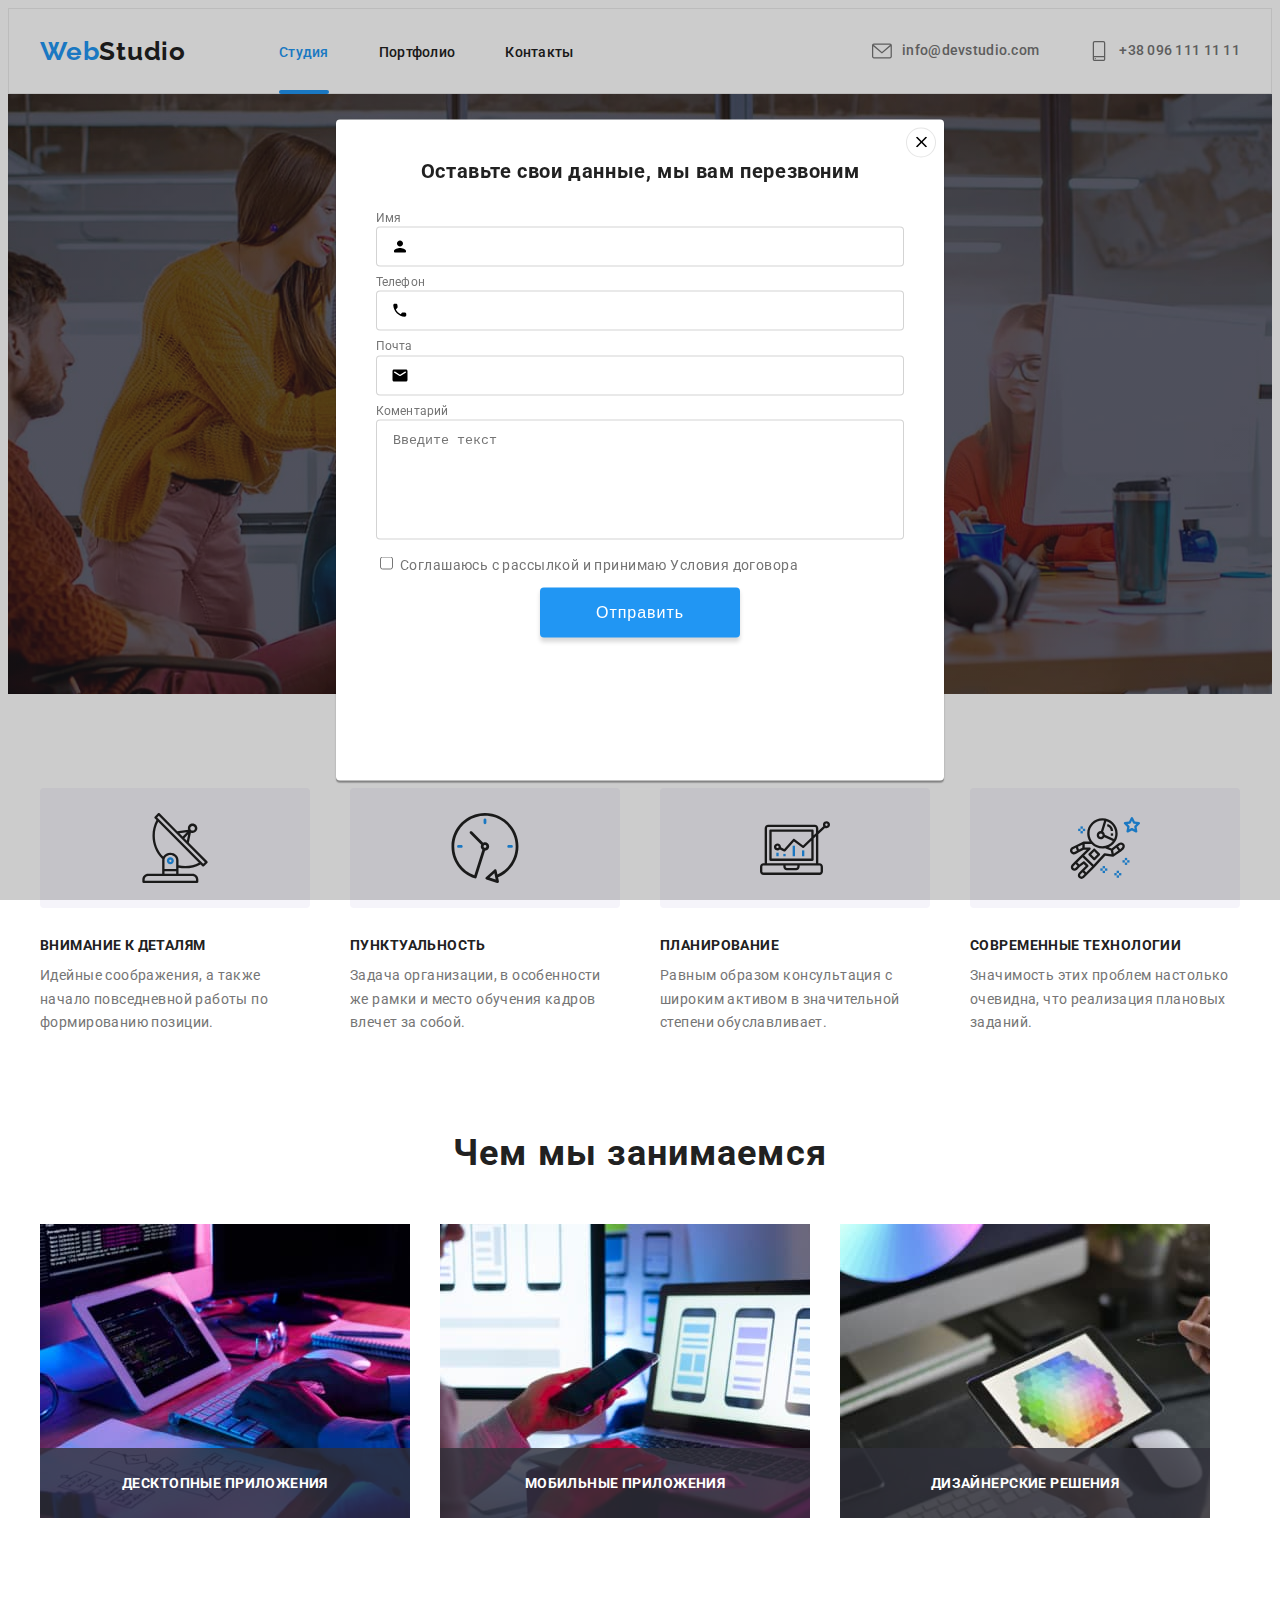
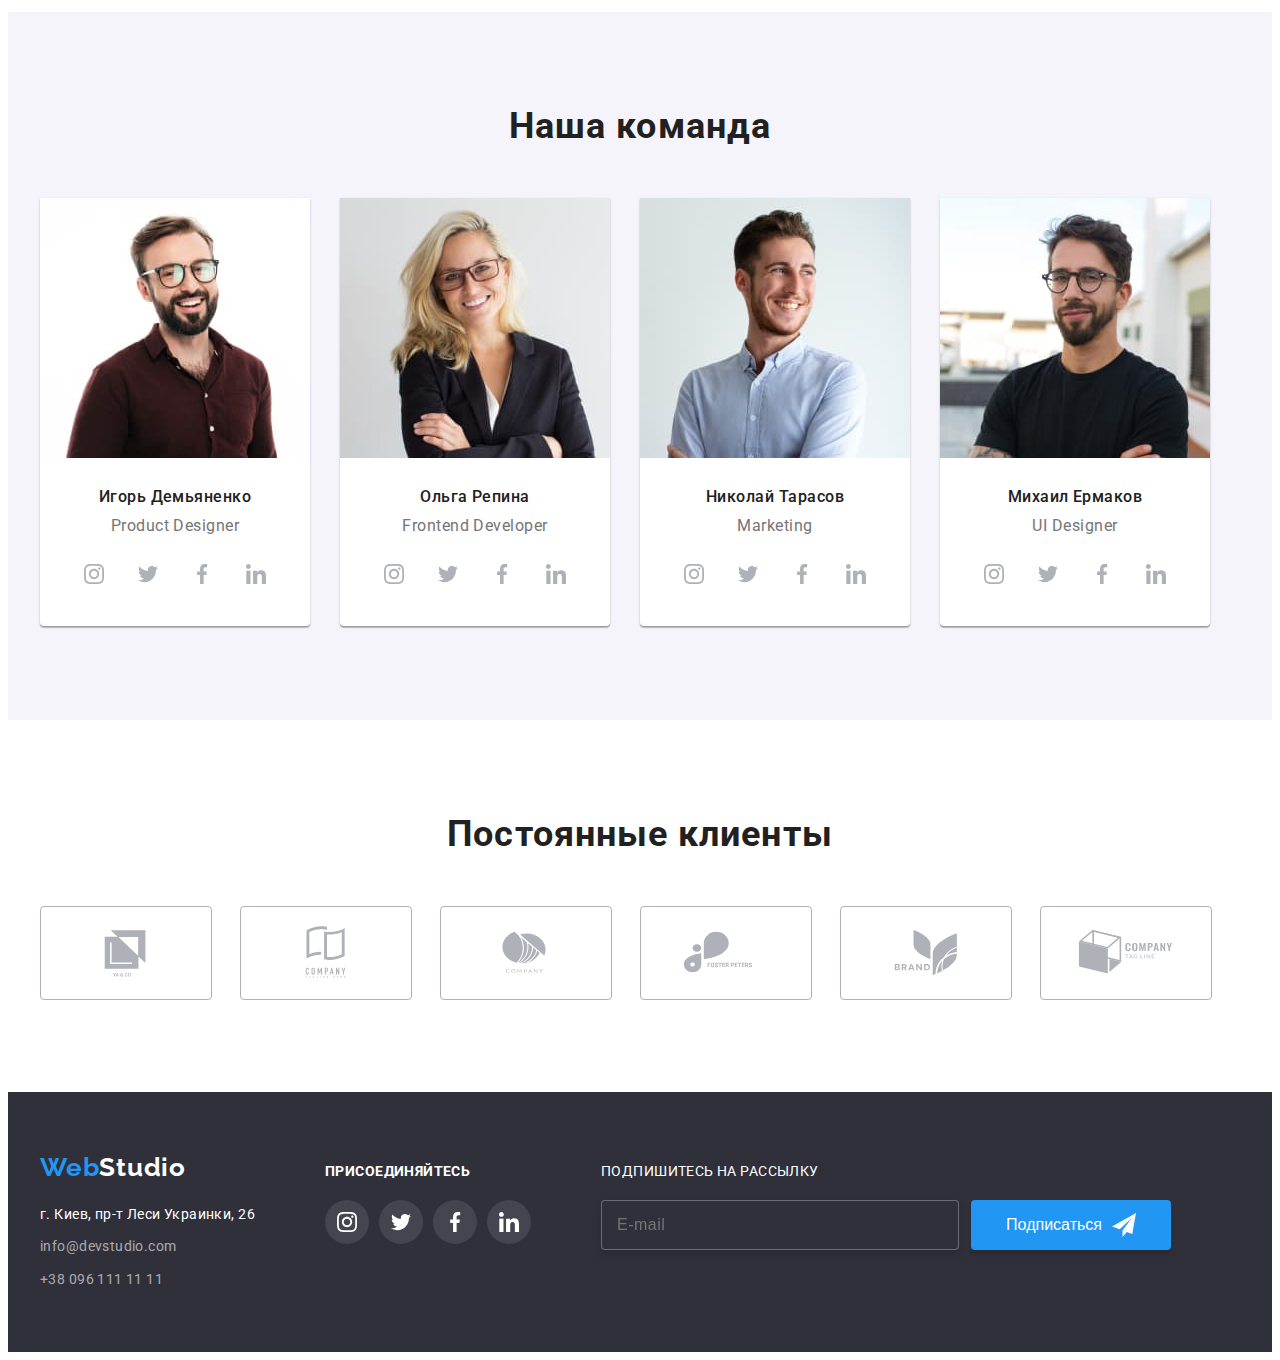
==== index.html @ 1389b1c4 "footer finish" ====
<!DOCTYPE html>
<html lang="ru">
  <head>
    <meta charset="UTF-8" />
    <meta http-equiv="X-UA-Compatible" content="IE=edge" />
    <meta name="viewport" content="width=device-width, initial-scale=1.0" />
    <title>Document</title>
    <link rel="preconnect" href="https://fonts.googleapis.com" />
    <link rel="preconnect" href="https://fonts.gstatic.com" crossorigin />
    <link
      href="https://fonts.googleapis.com/css2?family=Raleway:wght@700&family=Roboto:wght@400;500;700;900&display=swap"
      rel="stylesheet"
    />
    <link
      rel="stylesheet"
      href="https://cdnjs.cloudflare.com/ajax/libs/modern-normalize/1.1.0/modern-normalize.min.css"
      integrity="sha512-wpPYUAdjBVSE4KJnH1VR1HeZfpl1ub8YT/NKx4PuQ5NmX2tKuGu6U/JRp5y+Y8XG2tV+wKQpNHVUX03MfMFn9Q=="
      crossorigin="anonymous"
      referrerpolicy="no-referrer"
    />
    <link rel="stylesheet" href="./css/styles.css" />
  </head>
  <body>
    <header class="header">
      <div class="container header-container">
        <nav class="navigation">
          <a href="" class="logo"><span class="accent">Web</span>Studio</a>
          <ul class="header-list list">
            <li class="header-item">
              <a href="./index.html" class="header-link current">Студия</a>
            </li>
            <li class="header-item">
              <a href="./portfolio.html" class="header-link">Портфолио</a>
            </li>
            <li class="header-item">
              <a href="" class="header-link">Контакты</a>
            </li>
          </ul>
        </nav>
        <ul class="header-list-connect list">
          <li class="header-item">
            <a href="mailto:info@devstudio.com" class="header-link-mail">
              <svg class="header-link-icon" width="20" height="20">
                <use href="./images/icons.svg#icon-envelope"></use>
              </svg>
              info@devstudio.com</a
            >
          </li>
          <li class="header-item">
            <a href="tel:+380961111111" class="header-link-tel">
              <svg class="header-link-icon" width="20" height="20">
                <use href="./images/icons.svg#icon-smartphone"></use>
              </svg>
              +38 096 111 11 11</a
            >
          </li>
        </ul>
      </div>
    </header>
    <main>
      <section class="hero">
        <div class="container">
          <h1 class="title">
            Эффективные решения <br />
            для вашего бизнеса
          </h1>
          <div class="btn-content">
            <button
              data-modal-open
              type="button"
              class="btn"
              style="cursor: pointer"
            >
              Заказать услугу
            </button>
          </div>
        </div>
      </section>
      <section class="info section">
        <div class="container">
          <div class="info-content">
            <ul class="info-list list">
              <li class="info-item">
                <div class="info-icon-content">
                  <svg class="info-icon" width="70" height="70">
                    <use href="./images/icons.svg#icon-antenna-1"></use>
                  </svg>
                </div>
                <h4 class="info-name">Внимание к деталям</h4>
                <div class="info-text-content">
                  <p class="info-text">
                    Идейные соображения, а также начало повседневной работы по
                    формированию позиции.
                  </p>
                </div>
              </li>

              <li class="info-item">
                <div class="info-icon-content">
                  <svg class="info-icon" width="70" height="70">
                    <use href="./images/icons.svg#icon-clock-1"></use>
                  </svg>
                </div>
                <h4 class="info-name">Пунктуальность</h4>
                <div class="info-text-content">
                  <p class="info-text">
                    Задача организации, в особенности же рамки и место обучения
                    кадров влечет за собой.
                  </p>
                </div>
              </li>

              <li class="info-item">
                <div class="info-icon-content">
                  <svg class="info-icon" width="70" height="70">
                    <use href="./images/icons.svg#icon-diagram-1"></use>
                  </svg>
                </div>
                <h4 class="info-name">Планирование</h4>
                <div class="info-text-content">
                  <p class="info-text">
                    Равным образом консультация с широким активом в значительной
                    степени обуславливает.
                  </p>
                </div>
              </li>

              <li class="info-item">
                <div class="info-icon-content">
                  <svg class="info-icon" width="70" height="70">
                    <use href="./images/icons.svg#icon-astronaut-1"></use>
                  </svg>
                </div>
                <h4 class="info-name">Современные технологии</h4>
                <div class="info-text-content">
                  <p class="info-text">
                    Значимость этих проблем настолько очевидна, что реализация
                    плановых заданий.
                  </p>
                </div>
              </li>
            </ul>
          </div>
        </div>
      </section>
      <section class="action">
        <div class="container">
          <h2 class="action-title">Чем мы занимаемся</h2>
          <ul class="action-list list">
            <li class="action-item">
              <img
                src="./images/img.jpg"
                alt="печатает код"
                width="370"
                height="294"
                class="action-img"
              />
              <p class="action-label">Десктопные приложения</p>
            </li>
            <li class="action-item">
              <img
                src="./images/img2.jpg"
                alt="дизайн мобильного приложения"
                width="370"
                height="294"
                class="action-img"
              />
              <p class="action-label">Мобильные приложения</p>
            </li>
            <li class="action-item">
              <img
                src="./images/img3.jpg"
                alt="выбор цвета на планшете"
                width="370"
                height="294"
                class="action-img"
              />
              <p class="action-label">Дизайнерские решения</p>
            </li>
          </ul>
        </div>
      </section>
      <section class="team section">
        <div class="container">
          <h2 class="team-title">Наша команда</h2>
          <ul class="team-list list">
            <li class="team-item">
              <img
                src="./images/igor_demyanenko.jpg"
                alt="Игорь Демьяненко"
                width="270"
                class="team-img"
              />
              <div class="team-name-content">
                <h3 class="team-name">Игорь Демьяненко</h3>
                <p class="team-position">Product Designer</p>
                <ul class="team-social-list list">
                  <li class="team-social-item">
                    <a href="" class="team-social-link">
                      <svg class="team-social-icon" width="20" height="20">
                        <use href="./images/icons.svg#icon-instagram-2"></use>
                      </svg>
                    </a>
                  </li>
                  <li class="team-social-item">
                    <a href="" class="team-social-link">
                      <svg class="team-social-icon" width="20" height="20">
                        <use href="./images/icons.svg#icon-twitter-1"></use>
                      </svg>
                    </a>
                  </li>
                  <li class="team-social-item">
                    <a href="" class="team-social-link">
                      <svg class="team-social-icon" width="20" height="20">
                        <use href="./images/icons.svg#icon-facebook-1"></use>
                      </svg>
                    </a>
                  </li>
                  <li class="team-social-item">
                    <a href="" class="team-social-link">
                      <svg class="team-social-icon" width="20" height="20">
                        <use href="./images/icons.svg#icon-linkedin-1"></use>
                      </svg>
                    </a>
                  </li>
                </ul>
              </div>
            </li>
            <li class="team-item">
              <img
                src="./images/olga_repina.jpg"
                alt="Ольга Репина"
                width="270"
                class="team-img"
              />
              <div class="team-name-content">
                <h3 class="team-name">Ольга Репина</h3>
                <p class="team-position">Frontend Developer</p>
                <ul class="team-social-list list">
                  <li class="team-social-item">
                    <a href="" class="team-social-link">
                      <svg class="team-social-icon" width="20" height="20">
                        <use href="./images/icons.svg#icon-instagram-2"></use>
                      </svg>
                    </a>
                  </li>
                  <li class="team-social-item">
                    <a href="" class="team-social-link">
                      <svg class="team-social-icon" width="20" height="20">
                        <use href="./images/icons.svg#icon-twitter-1"></use>
                      </svg>
                    </a>
                  </li>
                  <li class="team-social-item">
                    <a href="" class="team-social-link">
                      <svg class="team-social-icon" width="20" height="20">
                        <use href="./images/icons.svg#icon-facebook-1"></use>
                      </svg>
                    </a>
                  </li>
                  <li class="team-social-item">
                    <a href="" class="team-social-link">
                      <svg class="team-social-icon" width="20" height="20">
                        <use href="./images/icons.svg#icon-linkedin-1"></use>
                      </svg>
                    </a>
                  </li>
                </ul>
              </div>
            </li>
            <li class="team-item">
              <img
                src="./images/nikolai_tarasov.jpg"
                alt="Николай Тарасов"
                width="270"
                class="team-img"
              />
              <div class="team-name-content">
                <h3 class="team-name">Николай Тарасов</h3>
                <p class="team-position">Marketing</p>
                <ul class="team-social-list list">
                  <li class="team-social-item">
                    <a href="" class="team-social-link">
                      <svg class="team-social-icon" width="20" height="20">
                        <use href="./images/icons.svg#icon-instagram-2"></use>
                      </svg>
                    </a>
                  </li>
                  <li class="team-social-item">
                    <a href="" class="team-social-link">
                      <svg class="team-social-icon" width="20" height="20">
                        <use href="./images/icons.svg#icon-twitter-1"></use>
                      </svg>
                    </a>
                  </li>
                  <li class="team-social-item">
                    <a href="" class="team-social-link">
                      <svg class="team-social-icon" width="20" height="20">
                        <use href="./images/icons.svg#icon-facebook-1"></use>
                      </svg>
                    </a>
                  </li>
                  <li class="team-social-item">
                    <a href="" class="team-social-link">
                      <svg class="team-social-icon" width="20" height="20">
                        <use href="./images/icons.svg#icon-linkedin-1"></use>
                      </svg>
                    </a>
                  </li>
                </ul>
              </div>
            </li>
            <li class="team-item">
              <img
                src="./images/mihail_ermakov.jpg"
                alt="Михаил Ермаков"
                width="270"
                class="team-img"
              />
              <div class="team-name-content">
                <h3 class="team-name">Михаил Ермаков</h3>
                <p class="team-position">UI Designer</p>
                <ul class="team-social-list list">
                  <li class="team-social-item">
                    <a href="" class="team-social-link">
                      <svg class="team-social-icon" width="20" height="20">
                        <use href="./images/icons.svg#icon-instagram-2"></use>
                      </svg>
                    </a>
                  </li>
                  <li class="team-social-item">
                    <a href="" class="team-social-link">
                      <svg class="team-social-icon" width="20" height="20">
                        <use href="./images/icons.svg#icon-twitter-1"></use>
                      </svg>
                    </a>
                  </li>
                  <li class="team-social-item">
                    <a href="" class="team-social-link">
                      <svg class="team-social-icon" width="20" height="20">
                        <use href="./images/icons.svg#icon-facebook-1"></use>
                      </svg>
                    </a>
                  </li>
                  <li class="team-social-item">
                    <a href="" class="team-social-link">
                      <svg class="team-social-icon" width="20" height="20">
                        <use href="./images/icons.svg#icon-linkedin-1"></use>
                      </svg>
                    </a>
                  </li>
                </ul>
              </div>
            </li>
          </ul>
        </div>
      </section>
      <section class="clients section">
        <div class="container">
          <h2 class="clients-title">Постоянные клиенты</h2>
          <ul class="clients-list list">
            <li class="clients-item">
              <a href="" class="clients-link">
                <svg class="clients-logo" width="106" height="60">
                  <use href="./images/icons.svg#icon-Logo"></use>
                </svg>
              </a>
            </li>
            <li class="clients-item">
              <a href="" class="clients-link">
                <svg class="clients-logo" width="106" height="60">
                  <use href="./images/icons.svg#icon-Logo-1"></use>
                </svg>
              </a>
            </li>
            <li class="clients-item">
              <a href="" class="clients-link">
                <svg class="clients-logo" width="106" height="60">
                  <use href="./images/icons.svg#icon-Logo-2"></use>
                </svg>
              </a>
            </li>
            <li class="clients-item">
              <a href="" class="clients-link">
                <svg class="clients-logo" width="106" height="60">
                  <use href="./images/icons.svg#icon-Logo-3"></use>
                </svg>
              </a>
            </li>
            <li class="clients-item">
              <a href="" class="clients-link">
                <svg class="clients-logo" width="106" height="60">
                  <use href="./images/icons.svg#icon-Logo-4"></use>
                </svg>
              </a>
            </li>
            <li class="clients-item">
              <a href="" class="clients-link">
                <svg class="clients-logo" width="106" height="60">
                  <use href="./images/icons.svg#icon-Logo-5"></use>
                </svg>
              </a>
            </li>
          </ul>
        </div>
      </section>
    </main>
    <footer class="footer">
      <div class="container footer-container">
        <div class="footer-content">
          <div class="footer-logo-content">
            <a href="" class="footer-logo"
              >Web<span class="footer-accent">Studio</span></a
            >
          </div>
          <address>
            <ul class="footer-list list">
              <li class="footer-item">
                <a
                  href="https://goo.gl/maps/QjUmSCMM7ue8ymKq8"
                  target="_blank"
                  rel="noopener noreferrer nofollow"
                  class="footer-link"
                  >г. Киев, пр-т Леси Украинки, 26</a
                >
              </li>
              <li class="footer-item">
                <a href="mailto:info@devstudio.com" class="footer-link-mail"
                  >info@devstudio.com</a
                >
              </li>
              <li class="footer-item">
                <a href="tel:+380961111111" class="footer-link-tel"
                  >+38 096 111 11 11</a
                >
              </li>
            </ul>
          </address>
        </div>
        <div class="footer-content">
          <h4 class="footer-text">присоединяйтесь</h4>
          <ul class="footer-social-list list">
            <li class="footer-social-item">
              <a href="" class="footer-social-link">
                <svg class="footer-social-icon" width="20" height="20">
                  <use href="./images/icons.svg#icon-instagram-2"></use>
                </svg>
              </a>
            </li>
            <li class="footer-social-item">
              <a href="" class="footer-social-link">
                <svg class="footer-social-icon" width="20" height="20">
                  <use href="./images/icons.svg#icon-twitter-1"></use>
                </svg>
              </a>
            </li>
            <li class="footer-social-item">
              <a href="" class="footer-social-link">
                <svg class="footer-social-icon" width="20" height="20">
                  <use href="./images/icons.svg#icon-facebook-1"></use>
                </svg>
              </a>
            </li>
            <li class="footer-social-item">
              <a href="" class="footer-social-link">
                <svg class="footer-social-icon" width="20" height="20">
                  <use href="./images/icons.svg#icon-linkedin-1"></use>
                </svg>
              </a>
            </li>
          </ul>
        </div>
        <form class="footer-content email-input">
          <div class="footer-form">
            <div class="footer-text">Подпишитесь на рассылку</div>            
            <input type="email" name="user-mail" class="footer-modal-input" placeholder="E-mail" required>
          </div>
          <button type="submit" class="footer-btn">Подписаться
            <svg class="footer-form-svg" width="24" height="24">
              <use href="./images/icons.svg#icon-send"></use>
            </svg>
          </button>
        </form>
      </div>
    </footer>
    <div class="backdrop" data-modal>
      <div class="modal">
        <button type="button" class="modal-close-btn" data-modal-close>
          <svg class="btn-icon" width="11" height="11">
            <use href="./images/icons.svg#icon-Vector"></use>
          </svg>
        </button>
        <p class="modal-title">Оставьте свои данные, мы вам перезвоним</p>
        <form class="modal-form">
          <div class="form-field">
            <label for="user-name" class="modal-label">Имя</label>
            <div class="modal-input-wrap">
              <input class="modal-input" type="text" name="user-name" id="user-name" required>
              <svg class="modal-icon" width="18" height="18">
                <use href="./images/icons.svg#icon-person"></use>
              </svg>
            </div>
          </div>

          <div class="form-field">
            <label for="user-tel" class="modal-label">Телефон</label>
            <div class="modal-input-wrap">
              <input type="tel" name="user-tel" id="user-tel" class="modal-input"  required>
              <svg class="modal-icon" width="18" height="18">
                <use href="./images/icons.svg#icon-phone"></use>
              </svg>
            </div>
          </div>

          <div class="form-field">
            <label for="user-mail" class="modal-label">Почта</label>
            <div class="modal-input-wrap">
              <input type="email" name="user-mail" id="user-mail" class="modal-input"  required>
                <svg class="modal-icon" width="18" height="18">
                  <use href="./images/icons.svg#icon-email-black"></use>
                </svg>
            </div>
          </div>

          <div class="form-field">
            <label for="user-text" class="modal-label">Коментарий</label>
            <textarea name="user-text" id=user-text"" class="modal-text" placeholder="Введите текст"></textarea>
          </div>

          <div class="form-field">
            <input type="checkbox" class="modal-check" id="modal-check" name="modal-check">
            <label for="modal-check" class="modal-check-text">Соглашаюсь с рассылкой и принимаю Условия договора</label>
          </div>
          <div class="btn-content">
            <button type="submit" class="modal-btn">Отправить</button>
          </div>
        </form>
      </div>
    </div>
    <script src="./js/modal.js"></script>
  </body>
</html>
---- css/styles.css ----
:root {
  --header-text-color: #757575;
  --background: #2f303a;
  --color-nav: #2196f3;
}
p,
h1,
h2,
h3,
h4,
h5,
h6 {
  margin: 0;
}
ul {
  margin: 0;
  padding: 0;
}
img {
  display: block;
  max-width: 100%;
  height: auto;
}
button {
  cursor: pointer;
}

body {
  font-family: "Raleway", sans-serif;
  font-family: "Roboto", sans-serif;
  color: #757575;
}
.list {
  list-style: none;
}
a {
  text-decoration: none;
}

.container {
  width: 1200px;
  padding-left: 15px;
  padding-right: 15px;
  margin: 0 auto;
}

.section {
  padding-top: 94px;
  padding-bottom: 94px;
}

.logo {
  font-family: Raleway;
  font-weight: bold;
  font-size: 26px;
  line-height: 1.19;
  letter-spacing: 0.03em;
  color: #212121;
  margin-right: 93px;
}
.accent {
  color: #2196f3;
}

.header {
  border: 1px solid #ececec;
}

.header-container {
  display: flex;
  align-items: center;
}

.navigation {
  display: flex;
  align-items: center;
}

.header-list {
  display: flex;
}

.header-list-connect {
  display: flex;
  margin-left: auto;
}

.header-item + .header-item {
  margin-left: 50px;
}

.header-link {
  font-weight: 500;
  font-size: 14px;
  line-height: 1.14;
  letter-spacing: 0.02em;
  color: #212121;
  padding: 32px 0;
  transition: color 250ms cubic-bezier(0.4, 0, 0.2, 1);
}
.header-link:hover,
.header-link:focus {
  color: var(--color-nav);
}

.current {
  position: relative;
}

.header-link.current::after {
  content: "";
  width: 100%;
  height: 4px;
  background: #2196f3;
  border-radius: 2px;
  position: absolute;
  left: 0;
  bottom: -2px;
}

.header-list .header-link.current {
  color: var(--color-nav);
}

.header-link-mail,
.header-link-tel {
  font-weight: 500;
  font-size: 14px;
  line-height: 1.14;
  letter-spacing: 0.02em;
  color: #757575;
  padding: 32px 0;
  display: flex;
  align-items: center;
  justify-content: center;
  transition: color 250ms cubic-bezier(0.4, 0, 0.2, 1);
}

.header-link-icon {
  fill: currentColor;
  margin-right: 10px;
}

.header-link-mail:hover,
.header-link-tel:hover,
.header-link-mail:focus,
.header-link-tel:focus {
  color: var(--color-nav);
}
/* main */

.hero {
  background: var(--background);
  background-image: linear-gradient(
      rgba(47, 48, 58, 0.4),
      rgba(47, 48, 58, 0.4)
    ),
    url(../images/hero-bg.jpg);
  background-repeat: no-repeat;
  background-position: center;

  flex-grow: 1;
  padding-top: 200px;
  padding-bottom: 200px;
}

.title {
  font-weight: 900;
  font-size: 44px;
  line-height: 1.36;
  text-align: center;
  letter-spacing: 0.06em;
  text-transform: uppercase;
  color: #ffffff;
  margin-bottom: 30px;
}
.btn {
  background: #2196f3;
  box-shadow: 0px 4px 4px rgba(0, 0, 0, 0.15);
  border-radius: 4px;
  border: none;
  font-weight: bold;
  font-size: 16px;
  line-height: 1.87;
  display: flex;
  justify-content: center;
  align-items: center;
  letter-spacing: 0.06em;
  color: #ffffff;
  min-width: 200px;
  height: 50px;
}

.btn-content {
  display: flex;
  justify-content: center;
}

/* ---------INFO------------ */

.info-icon-content {
  width: 270px;
  height: 120px;
  left: 815px;
  top: 774px;
  background: #f5f4fa;
  border-radius: 4px;
  margin-bottom: 30px;
  display: flex;
  justify-content: center;
  align-items: center;
}

.info-icon-item + .info-icon-item {
  margin-left: 30px;
}

.info-list {
  display: flex;
  justify-content: space-between;
}

.info-item + .info-item {
  margin-left: 30px;
}

.info-name {
  font-weight: bold;
  font-size: 14px;
  line-height: 1.14;
  letter-spacing: 0.03em;
  text-transform: uppercase;
  color: #212121;
  margin-bottom: 10px;
}

.info-text {
  width: 270px;
  height: 75px;
  font-size: 14px;
  line-height: 1.71;
  letter-spacing: 0.03em;
  color: var(--header-text-color);
}

.action {
  padding-bottom: 94px;
}

.action-title {
  font-weight: bold;
  font-size: 36px;
  line-height: 1.16;
  text-align: center;
  letter-spacing: 0.03em;
  color: #212121;
  margin-bottom: 50px;
}

.action-list {
  display: flex;
}

.action-item + .action-item {
  margin-left: 30px;
}

.action-item {
  position: relative;
}

.action-label {
  display: flex;
  justify-content: center;
  align-items: center;
  font-weight: bold;
  font-size: 14px;
  line-height: 16px;

  letter-spacing: 0.03em;
  text-transform: uppercase;

  color: #ffffff;

  position: absolute;
  width: 370px;
  height: 70px;
  left: 0;
  bottom: 0;
  background: rgba(47, 48, 58, 0.8);
}

/*----------------Наша команда------------------*/
.team {
  background: #f5f4fa;
}
.team-title {
  font-weight: bold;
  font-size: 36px;
  line-height: 1.16;
  text-align: center;
  letter-spacing: 0.03em;
  color: #212121;
  margin-bottom: 50px;
}

.team-list {
  display: flex;
}

.team-item {
  background: #ffffff;
  box-shadow: 0px 1px 3px rgba(0, 0, 0, 0.12), 0px 1px 1px rgba(0, 0, 0, 0.14),
    0px 2px 1px rgba(0, 0, 0, 0.2);
  border-radius: 0px 0px 4px 4px;
}

.team-item + .team-item {
  margin-left: 30px;
}

.team-name-content {
  padding-top: 30px;
  padding-bottom: 30px;
}
.team-name {
  font-weight: 500;
  font-size: 16px;
  line-height: 1.18;
  text-align: center;
  letter-spacing: 0.03em;
  color: #212121;
  margin-bottom: 10px;
}
.team-position {
  font-size: 16px;
  line-height: 1.18;
  text-align: center;
  letter-spacing: 0.03em;
  color: var(--header-text-color);
  margin-bottom: 16px;
}

.team-social-list {
  display: flex;
  justify-content: center;
}

.team-social-link {
  width: 44px;
  height: 44px;
  border-radius: 50px;
  display: flex;
  align-items: center;
  justify-content: center;
  color: #afb1b8;
  transition: color 250ms cubic-bezier(0.4, 0, 0.2, 1),
    background-color 250ms cubic-bezier(0.4, 0, 0.2, 1);
}

.team-social-icon {
  fill: currentColor;
}

.team-social-link:hover,
.team-social-link:focus {
  background-color: #2196f3;
  color: #ffffff;
}

.team-social-item + .team-social-item {
  margin-left: 10px;
}

/* ----------------- clients-------------- */

.clients-title {
  font-weight: bold;
  font-size: 36px;
  line-height: 1.16;
  text-align: center;
  letter-spacing: 0.03em;
  color: #212121;
  margin-bottom: 50px;
}

.clients-list {
  display: flex;
}

.clients-item {
  width: 170px;
  height: 92px;
}

.clients-item + .clients-item {
  margin-left: 30px;
}

.clients-link {
  display: flex;
  align-items: center;
  justify-content: center;
  color: #afb1b8;
  border: 1px solid #afb1b8;
  border-radius: 4px;
  width: 100%;
  height: 100%;
  transition: color 250ms cubic-bezier(0.4, 0, 0.2, 1),
    border-color 250ms cubic-bezier(0.4, 0, 0.2, 1);
}

.clients-logo {
  fill: currentColor;
}

.clients-link:hover,
.clients-link:focus {
  color: #2196f3;
  border-color: #2196f3;
}

/*-------------FOOTER---------------*/
.footer {
  background: var(--background);
  padding-top: 60px;
  padding-bottom: 60px;
}

.footer-container {
  display: flex;
  align-items: baseline;
}

.footer-logo-content {
  margin-bottom: 20px;
}
.footer-logo {
  font-family: Raleway;
  font-weight: bold;
  font-size: 26px;
  line-height: 1.19;
  letter-spacing: 0.03em;
  color: #2196f3;
}

.footer-accent {
  color: #ffffff;
}

.footer-item:nth-child(-n + 2) {
  margin-bottom: 9px;
}

.footer-link {
  font-style: normal;
  font-weight: normal;
  font-size: 14px;
  line-height: 1.71;
  letter-spacing: 0.03em;
  color: #ffffff;
  transition: color 250ms cubic-bezier(0.4, 0, 0.2, 1);
}
.footer-link-mail,
.footer-link-tel {
  font-style: normal;
  font-weight: normal;
  font-size: 14px;
  line-height: 1.71;
  letter-spacing: 0.03em;
  color: rgba(255, 255, 255, 0.6);
  margin-top: 9px;
  transition: color 250ms cubic-bezier(0.4, 0, 0.2, 1);
}
.footer-link-mail:hover,
.footer-link-tel:hover,
.footer-link:hover,
.footer-link-mail:focus,
.footer-link-tel:focus,
.footer-link:focus {
  color: var(--color-nav);
}

.footer-social-list {
  display: flex;
}

.footer-content {
  display: flex;
  flex-direction: column;
}

.footer-content + .footer-content {
  margin-left: 70px;
}

.footer-text {
  font-size: 14px;
  line-height: 1.14;
  letter-spacing: 0.03em;
  text-transform: uppercase;
  color: #ffffff;
  margin-bottom: 20px;
}

.footer-social-link {
  width: 44px;
  height: 44px;
  border-radius: 50px;
  display: flex;
  align-items: center;
  justify-content: center;
  background-color: rgba(255, 255, 255, 0.1);
  color: #ffffff;
  transition: color 250ms cubic-bezier(0.4, 0, 0.2, 1),
    background-color 250ms cubic-bezier(0.4, 0, 0.2, 1);
}

.footer-social-icon {
  fill: currentColor;
}

.footer-social-link:hover,
.footer-social-link:focus {
  background-color: #2196f3;
  color: #ffffff;
}

.footer-social-item + .footer-social-item {
  margin-left: 10px;
}

.email-input {
  display: flex;
  flex-direction: row;
  align-items: flex-end;
}

.footer-modal-input {
  width: 358px;
  height: 50px;
  font-size: 16px;
  line-height: 1.25;
  letter-spacing: 0.03em;
  color: rgba(255, 255, 255, 0.6);
  border: 1px solid rgba(255, 255, 255, 0.3);
  box-sizing: border-box;
  filter: drop-shadow(0px 4px 4px rgba(0, 0, 0, 0.15));
  border-radius: 4px;
  background: #2f303a;
  outline: none;
  padding-left: 15px;
}

.footer-btn {
  width: 200px;
  height: 50px;
  font-size: 16px;
  line-height: 1.87;
  color: #ffffff;
  background: #2196f3;
  box-shadow: 0px 4px 4px rgba(0, 0, 0, 0.15);
  border-radius: 4px;
  margin-left: 12px;
  outline: none;
  border: none;
  display: flex;
  align-items: center;
  justify-content: center;
}

.footer-form-svg {
  margin-left: 10px;
}
/*------------------------- Портфолио------------------------------- */
.prtf-list-btn {
  display: flex;
  justify-content: center;
  margin-bottom: 50px;
}

.prtf-item-btn + .prtf-item-btn {
  margin-left: 8px;
}

.prtf-btn {
  background: #f5f4fa;
  border-radius: 4px;
  border: none;
  font-weight: 500;
  font-size: 16px;
  line-height: 1.62;
  text-align: center;
  letter-spacing: 0.03em;
  color: #212121;
  padding: 6px 22px;
  transition: color 250ms cubic-bezier(0.4, 0, 0.2, 1),
    background 250ms cubic-bezier(0.4, 0, 0.2, 1),
    box-shadow 250ms cubic-bezier(0.4, 0, 0.2, 1);
}

.prtf-btn:hover,
.prtf-btn:focus {
  background: #2196f3;
  color: #ffffff;
  border: none;
  box-shadow: 0px 3px 1px rgba(0, 0, 0, 0.1), 0px 1px 2px rgba(0, 0, 0, 0.08),
    0px 2px 2px rgba(0, 0, 0, 0.12);
}

.prtf-list {
  display: flex;
  flex-wrap: wrap;
  margin-left: -30px;
}

.prtf-item {
  width: calc(100% / 3 - 30px);
  margin-left: 30px;
}

.prtf-item:nth-child(-n + 6) {
  margin-bottom: 30px;
}

.prtf-link-card:hover .prtf-top-text,
.prtf-link-card:focus .prtf-top-text {
  transform: translateY(0);
}

.prtf-link-card {
  display: block;
  position: relative;
  transition: box-shadow 250ms cubic-bezier(0.4, 0, 0.2, 1);
}

.prtf-wrap {
  position: relative;
  overflow: hidden;
}

.prtf-top-text {
  position: absolute;
  top: 0;
  left: 0;
  font-weight: normal;
  font-size: 18px;
  line-height: 28px;

  letter-spacing: 0.03em;
  padding: 30px;

  color: #ffffff;
  background: rgba(33, 150, 243, 0.9);
  height: 100%;
  width: 100%;
  transform: translateY(101%);
  transition: transform 250ms cubic-bezier(0.4, 0, 0.2, 1);
}

.prtf-link-card:hover,
.prtf-link-card:focus {
  background: #ffffff;
  box-sizing: border-box;
  box-shadow: 0px 1px 1px rgba(0, 0, 0, 0.12), 0px 4px 4px rgba(0, 0, 0, 0.06),
    1px 4px 6px rgba(0, 0, 0, 0.16);
}

.prtf-title-content {
  padding: 20px 24px;
  background: #ffffff;
  border-right: 1px solid #eeeeee;
  border-bottom: 1px solid #eeeeee;
  border-left: 1px solid #eeeeee;
}

.prtf-title {
  font-weight: bold;
  font-size: 18px;
  line-height: 2;
  letter-spacing: 0.06em;
  color: #212121;
}
.prtf-text {
  font-size: 16px;
  line-height: 30px;
  letter-spacing: 0.03em;
  color: #757575;
}

/* ----------------MODAL--------------- */

.backdrop {
  position: fixed;
  width: 100vw;
  height: 100%;
  left: 0px;
  top: 0px;

  background: rgba(0, 0, 0, 0.2);
  transition: opacity 250ms, visibility 250ms;
}

.modal {
  position: absolute;
  width: 528px;
  min-height: 581px;
  background: #ffffff;
  box-shadow: 0px 1px 3px rgba(0, 0, 0, 0.12), 0px 1px 1px rgba(0, 0, 0, 0.14),
    0px 2px 1px rgba(0, 0, 0, 0.2);
  border-radius: 4px;
  left: 50%;
  top: 50%;
  transform: translate(-50%, -50%);
  padding: 40px;
}

.modal-close-btn {
  width: 30px;
  height: 30px;
  background: #ffffff;
  border: 1px solid rgba(0, 0, 0, 0.1);
  box-sizing: border-box;
  border-radius: 50%;
  position: absolute;
  top: 8px;
  right: 8px;
}

/* .btn-icon {
  color: #000000;
} */

/* .modal-close-btn:hover .btn-icon {
  color: #2196f3;
} */

.is-hidden {
  opacity: 0;
  pointer-events: none;
  visibility: hidden;
}

.modal-title {
  font-weight: bold;
  font-size: 20px;
  line-height: 1.15;
  text-align: center;
  letter-spacing: 0.03em;
  color: #212121;
  margin-bottom: 30px;
}

.form-field {
  margin-bottom: 10px;
}

.modal-input {
  width: 100%;
  height: 40px;
  border: 1px solid rgba(33, 33, 33, 0.2);
  box-sizing: border-box;
  border-radius: 4px;
  padding-left: 15px;
  outline: none;
  transition: border 1000ms cubic-bezier(0.4, 0, 0.2, 1);
}

.modal-input:hover {
  border: 1px solid #2196f3;
}

.modal-input:hover + .modal-icon {
  fill: #2196f3;
}

.modal-input-wrap {
  position: relative;
}

.modal-icon {
  position: absolute;
  left: 15px;
  top: 50%;
  transform: translateY(-50%);
}
/* можно задавать стиль там где присутствуетrequired  */
/* required - обязывает заполнение поля */
/* .modal-input:required {

} */

.modal-label {
  font-size: 12px;
  line-height: 0.85;
  letter-spacing: 0.01em;
  color: #757575;
  margin-bottom: 4px;
  display: block;
}

.modal-text {
  width: 100%;
  height: 120px;
  border: 1px solid rgba(33, 33, 33, 0.2);
  box-sizing: border-box;
  border-radius: 4px;
  padding: 12px 16px;
  outline: none;
  resize: none;
}

.modal-check-text {
  font-size: 14px;
  line-height: 1.71;
  letter-spacing: 0.03em;
  color: #757575;
}

.modal-btn {
  width: 200px;
  height: 50px;
  background: #2196f3;
  box-shadow: 0px 4px 4px rgba(0, 0, 0, 0.15);
  border-radius: 4px;
  border: none;
  font-size: 16px;
  line-height: 1.87;
  letter-spacing: 0.06em;
  color: #ffffff;
  transition: background 250ms cubic-bezier(0.4, 0, 0.2, 1);
}

.modal-btn:hover {
  background: #188ce8;
}
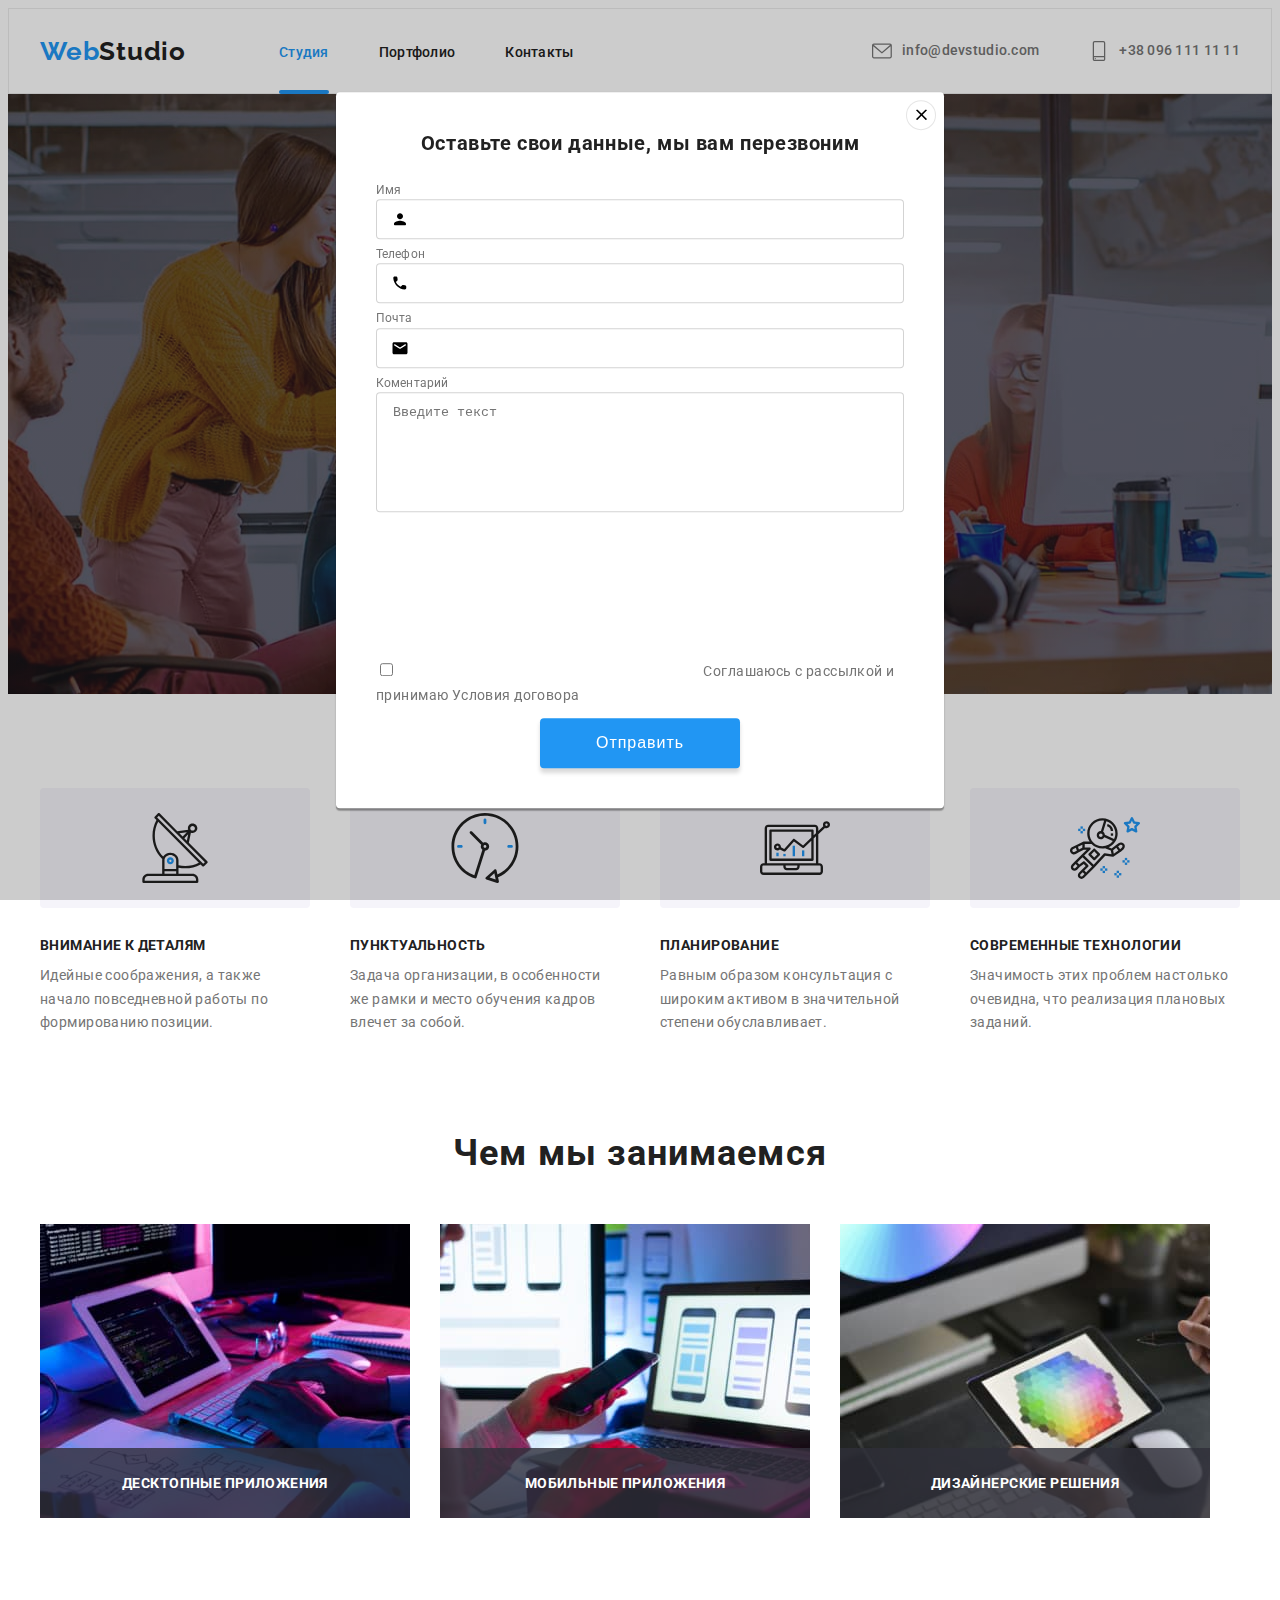
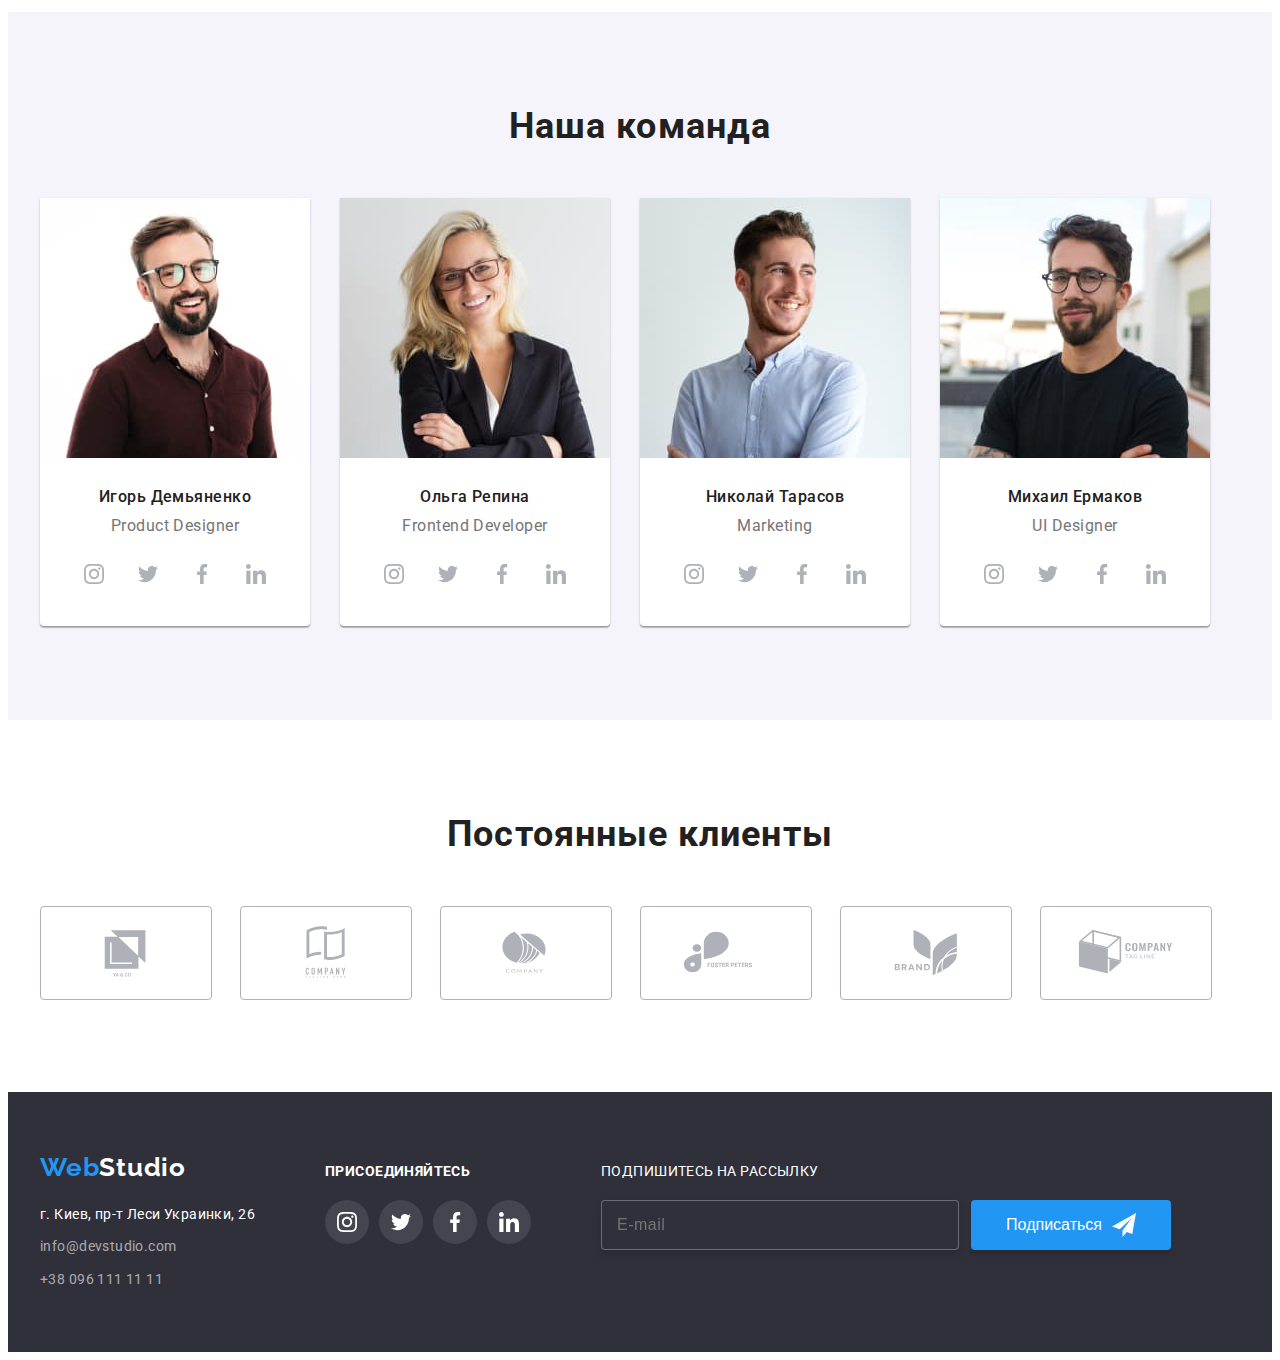
==== commit b3beb3e6: "добавила спан с свг боксом" ====
--- a/index.html
+++ b/index.html
@@ -524,12 +524,18 @@
 
           <div class="form-field">
             <label for="user-text" class="modal-label">Коментарий</label>
-            <textarea name="user-text" id=user-text"" class="modal-text" placeholder="Введите текст"></textarea>
+            <textarea name="user-text" id="user-text" class="modal-text" placeholder="Введите текст"></textarea>
           </div>
 
           <div class="form-field">
             <input type="checkbox" class="modal-check" id="modal-check" name="modal-check">
-            <label for="modal-check" class="modal-check-text">Соглашаюсь с рассылкой и принимаю Условия договора</label>
+            <label for="modal-check" class="modal-check-text">
+              <span>
+                <svg>
+                  <use></use>
+                </svg>
+              </span>
+              Соглашаюсь с рассылкой и принимаю Условия договора</label>            
           </div>
           <div class="btn-content">
             <button type="submit" class="modal-btn">Отправить</button>
--- a/css/styles.css
+++ b/css/styles.css
@@ -727,13 +727,14 @@
   right: 8px;
 }
 
-/* .btn-icon {
-  color: #000000;
-} */
-
-/* .modal-close-btn:hover .btn-icon {
-  color: #2196f3;
-} */
+.btn-icon {
+  fill: #000000;
+  transition: fill 250ms cubic-bezier(0.4, 0, 0.2, 1);
+}
+
+.modal-close-btn:hover .btn-icon {
+  fill: #2196f3;
+}
 
 .is-hidden {
   opacity: 0;
@@ -763,7 +764,7 @@
   border-radius: 4px;
   padding-left: 15px;
   outline: none;
-  transition: border 1000ms cubic-bezier(0.4, 0, 0.2, 1);
+  transition: border 250ms cubic-bezier(0.4, 0, 0.2, 1);
 }
 
 .modal-input:hover {
@@ -783,6 +784,7 @@
   left: 15px;
   top: 50%;
   transform: translateY(-50%);
+  transition: fill 250ms cubic-bezier(0.4, 0, 0.2, 1);
 }
 /* можно задавать стиль там где присутствуетrequired  */
 /* required - обязывает заполнение поля */
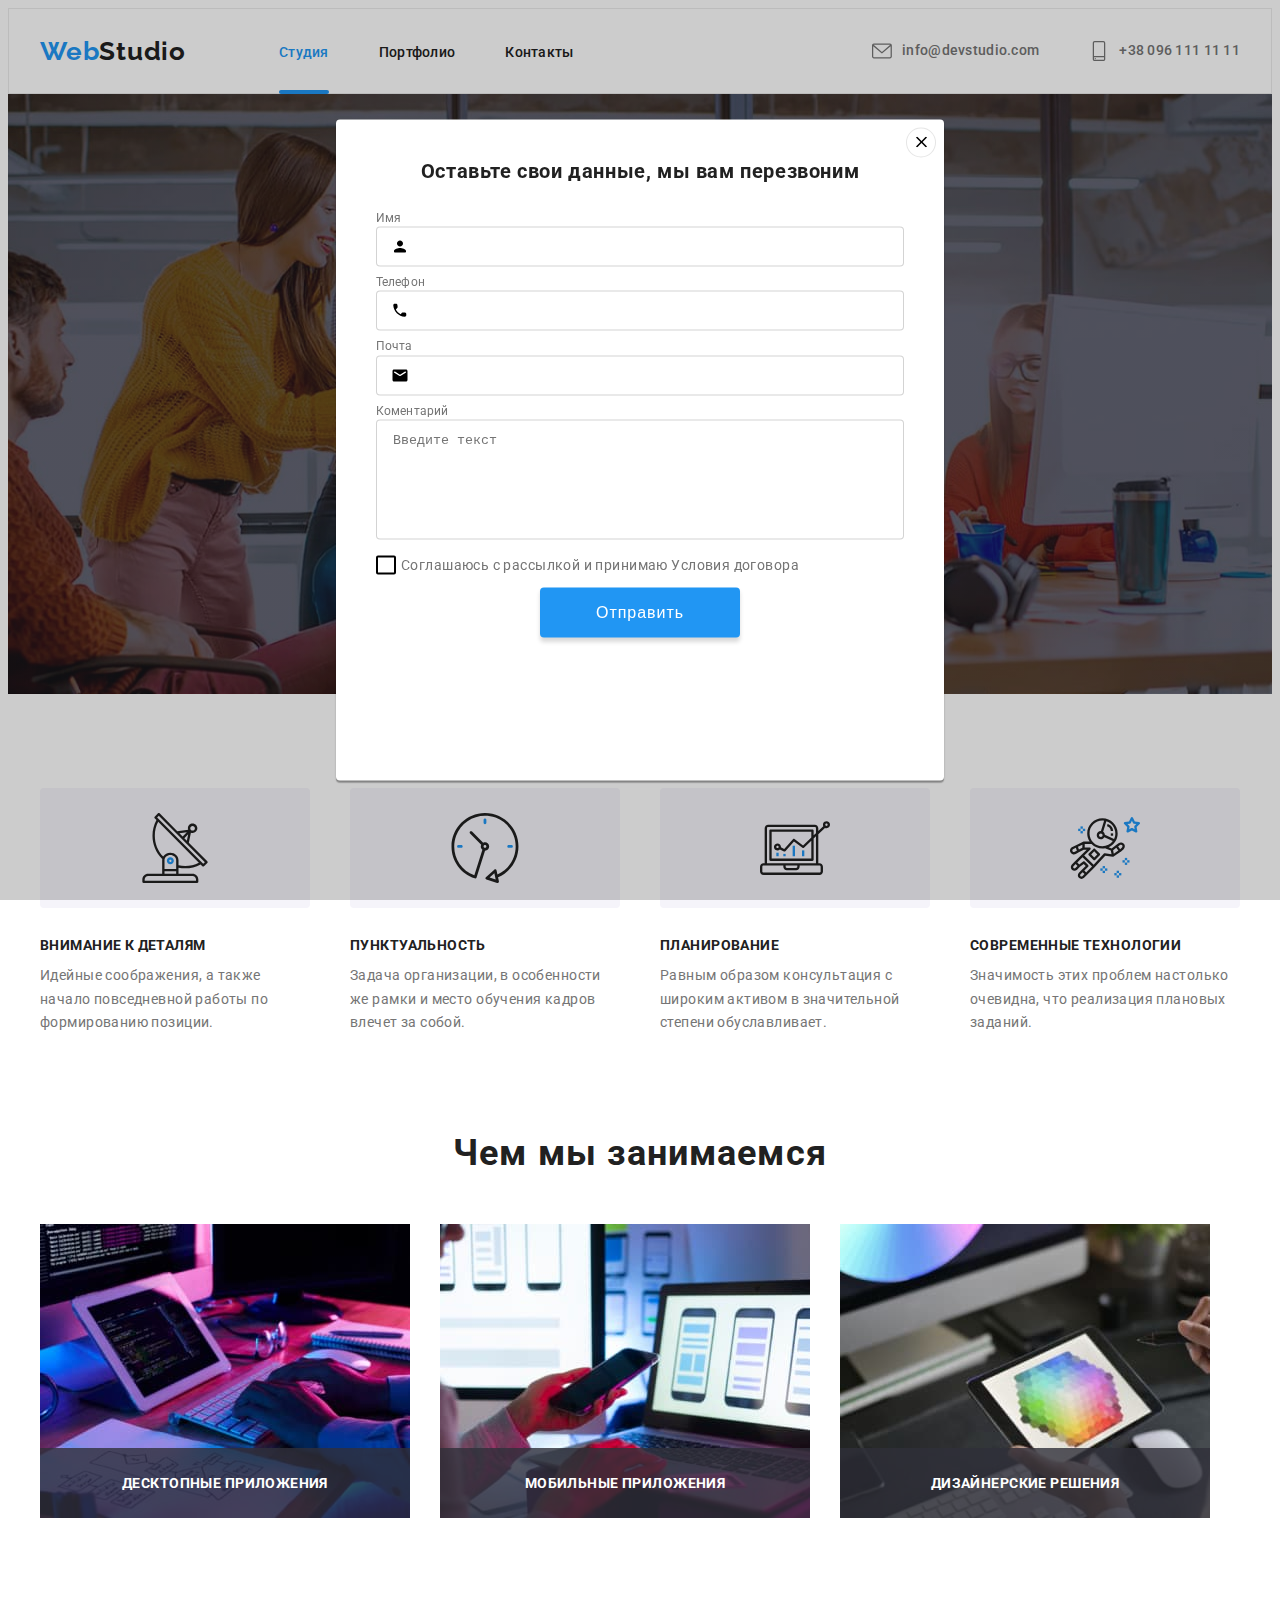
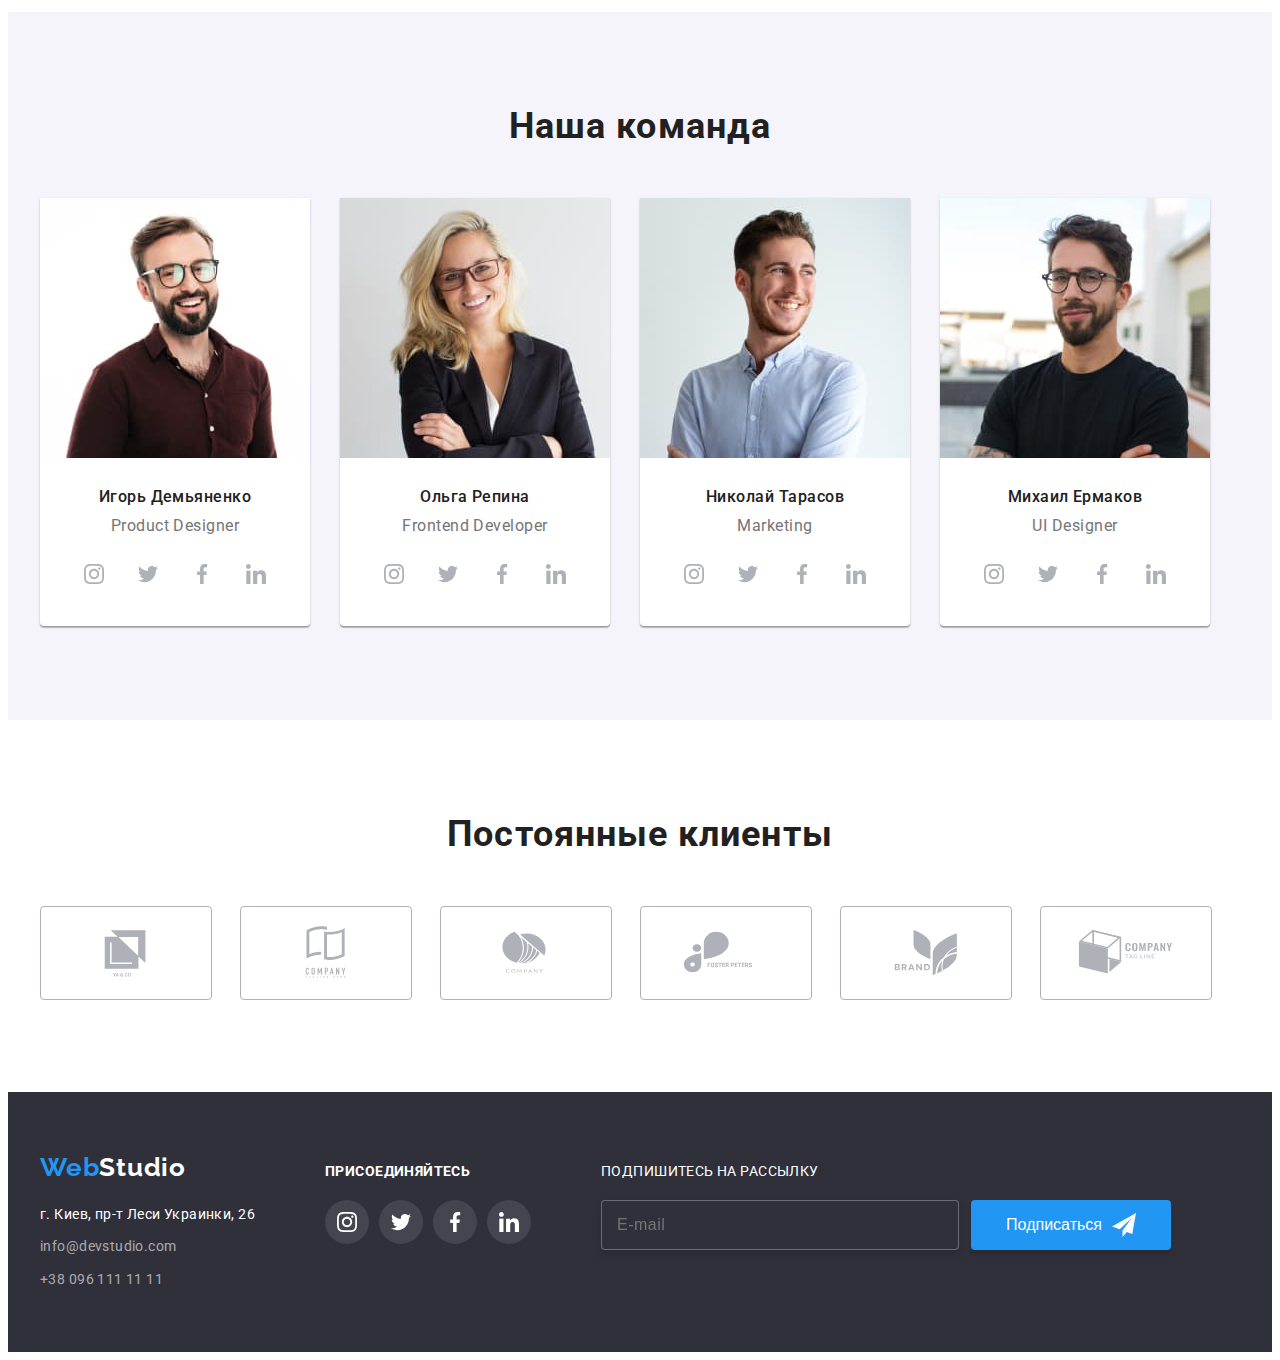
==== commit f61c66a2: "finish" ====
--- a/index.html
+++ b/index.html
@@ -528,11 +528,11 @@
           </div>
 
           <div class="form-field">
-            <input type="checkbox" class="modal-check" id="modal-check" name="modal-check">
+            <input type="checkbox" class="modal-check visually-hidden" id="modal-check" name="modal-check">
             <label for="modal-check" class="modal-check-text">
               <span>
-                <svg>
-                  <use></use>
+                <svg class="modal-check-icon" width="16" height="15">
+                  <use href="./images/icons.svg#icon-check"></use>
                 </svg>
               </span>
               Соглашаюсь с рассылкой и принимаю Условия договора</label>            
--- a/css/styles.css
+++ b/css/styles.css
@@ -35,6 +35,19 @@
 }
 a {
   text-decoration: none;
+}
+
+.visually-hidden {
+  position: absolute;
+  white-space: nowrap;
+  width: 1px;
+  height: 1px;
+  overflow: hidden;
+  border: 0;
+  padding: 0;
+  clip: rect(0 0 0 0);
+  clip-path: inset(50%);
+  margin: -1px;
 }
 
 .container {
@@ -762,16 +775,16 @@
   border: 1px solid rgba(33, 33, 33, 0.2);
   box-sizing: border-box;
   border-radius: 4px;
-  padding-left: 15px;
+  padding-left: 30px;
   outline: none;
   transition: border 250ms cubic-bezier(0.4, 0, 0.2, 1);
 }
 
-.modal-input:hover {
+.modal-input:focus {
   border: 1px solid #2196f3;
 }
 
-.modal-input:hover + .modal-icon {
+.modal-input:focus + .modal-icon {
   fill: #2196f3;
 }
 
@@ -817,6 +830,28 @@
   line-height: 1.71;
   letter-spacing: 0.03em;
   color: #757575;
+  display: flex;
+  align-items: center;
+}
+
+.modal-check-text span {
+  width: 16px;
+  height: 15px;
+  border: 2px solid #000000;
+  border-radius: 2px;
+  margin-right: 5px;
+  display: flex;
+  align-items: center;
+  justify-content: center;
+}
+
+.modal-check-icon {
+  fill: transparent;
+}
+
+.modal-check:checked + .modal-check-text span {
+  background-color: #2196f3;
+  border: none;
 }
 
 .modal-btn {
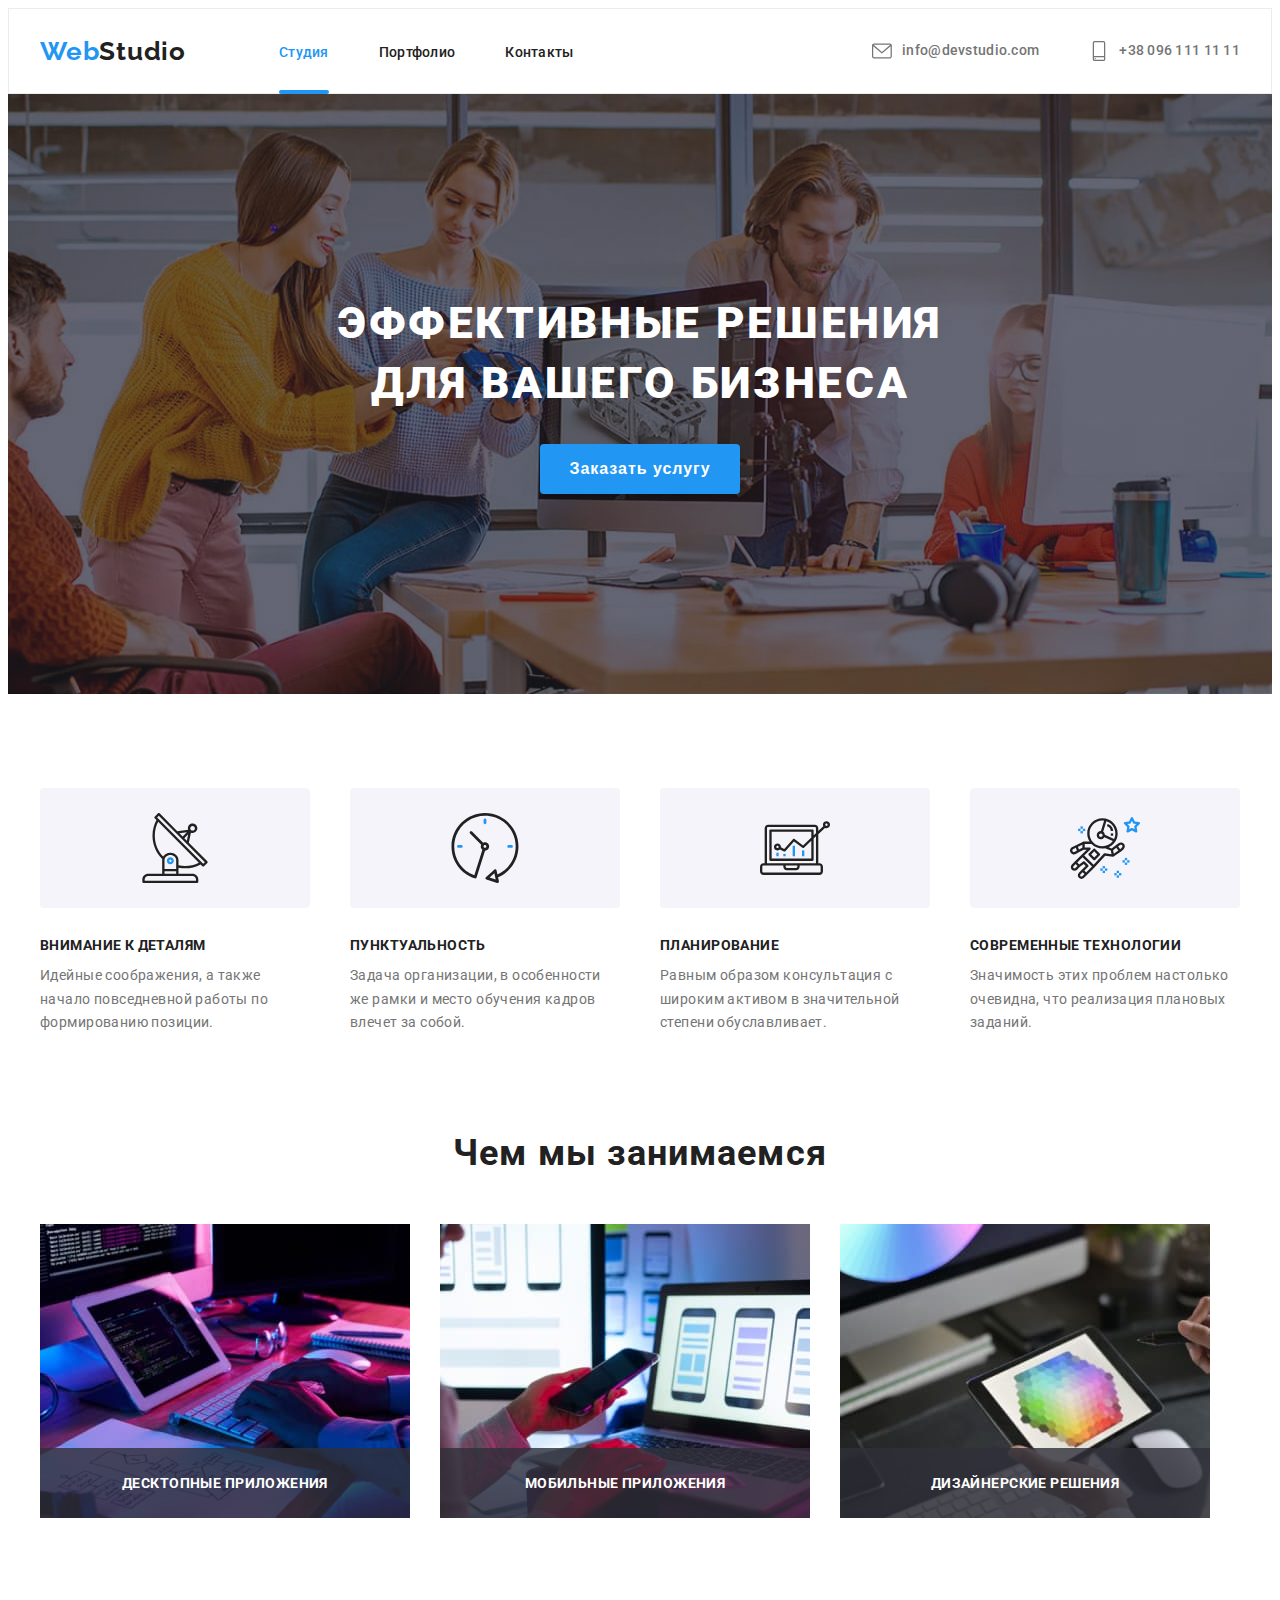
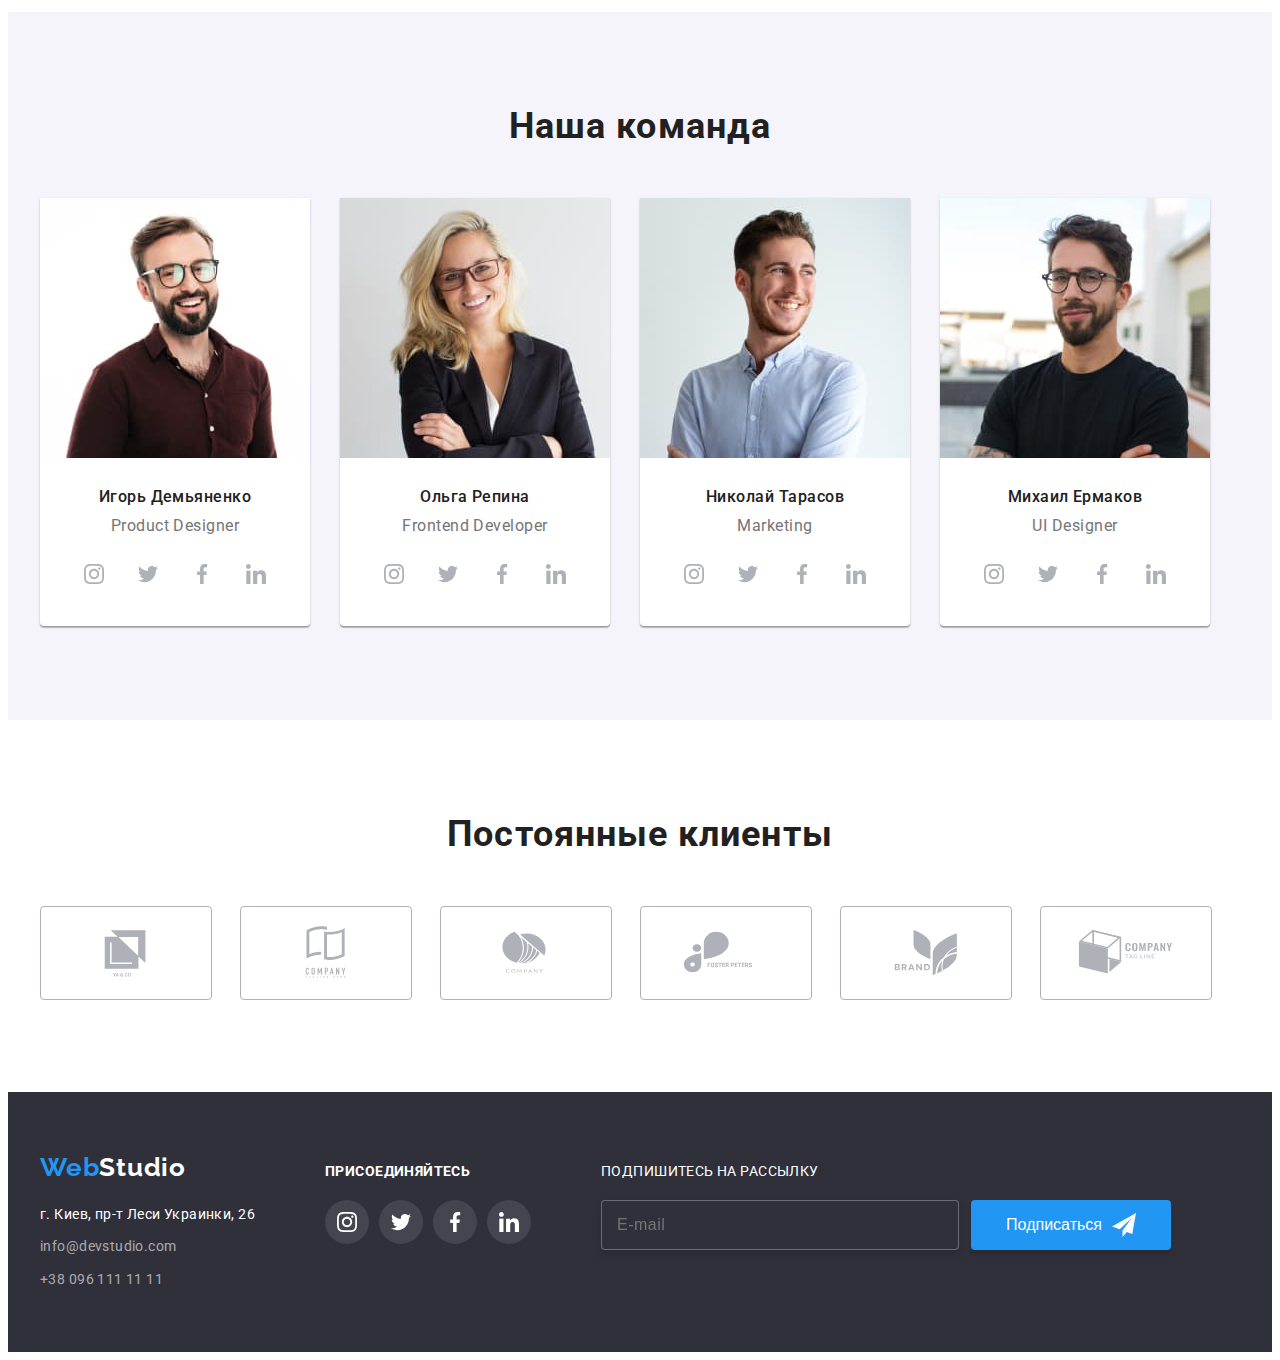
==== commit 9ad11701: "is-hidden" ====
--- a/index.html
+++ b/index.html
@@ -483,7 +483,7 @@
         </form>
       </div>
     </footer>
-    <div class="backdrop" data-modal>
+    <div class="backdrop is-hidden" data-modal>
       <div class="modal">
         <button type="button" class="modal-close-btn" data-modal-close>
           <svg class="btn-icon" width="11" height="11">
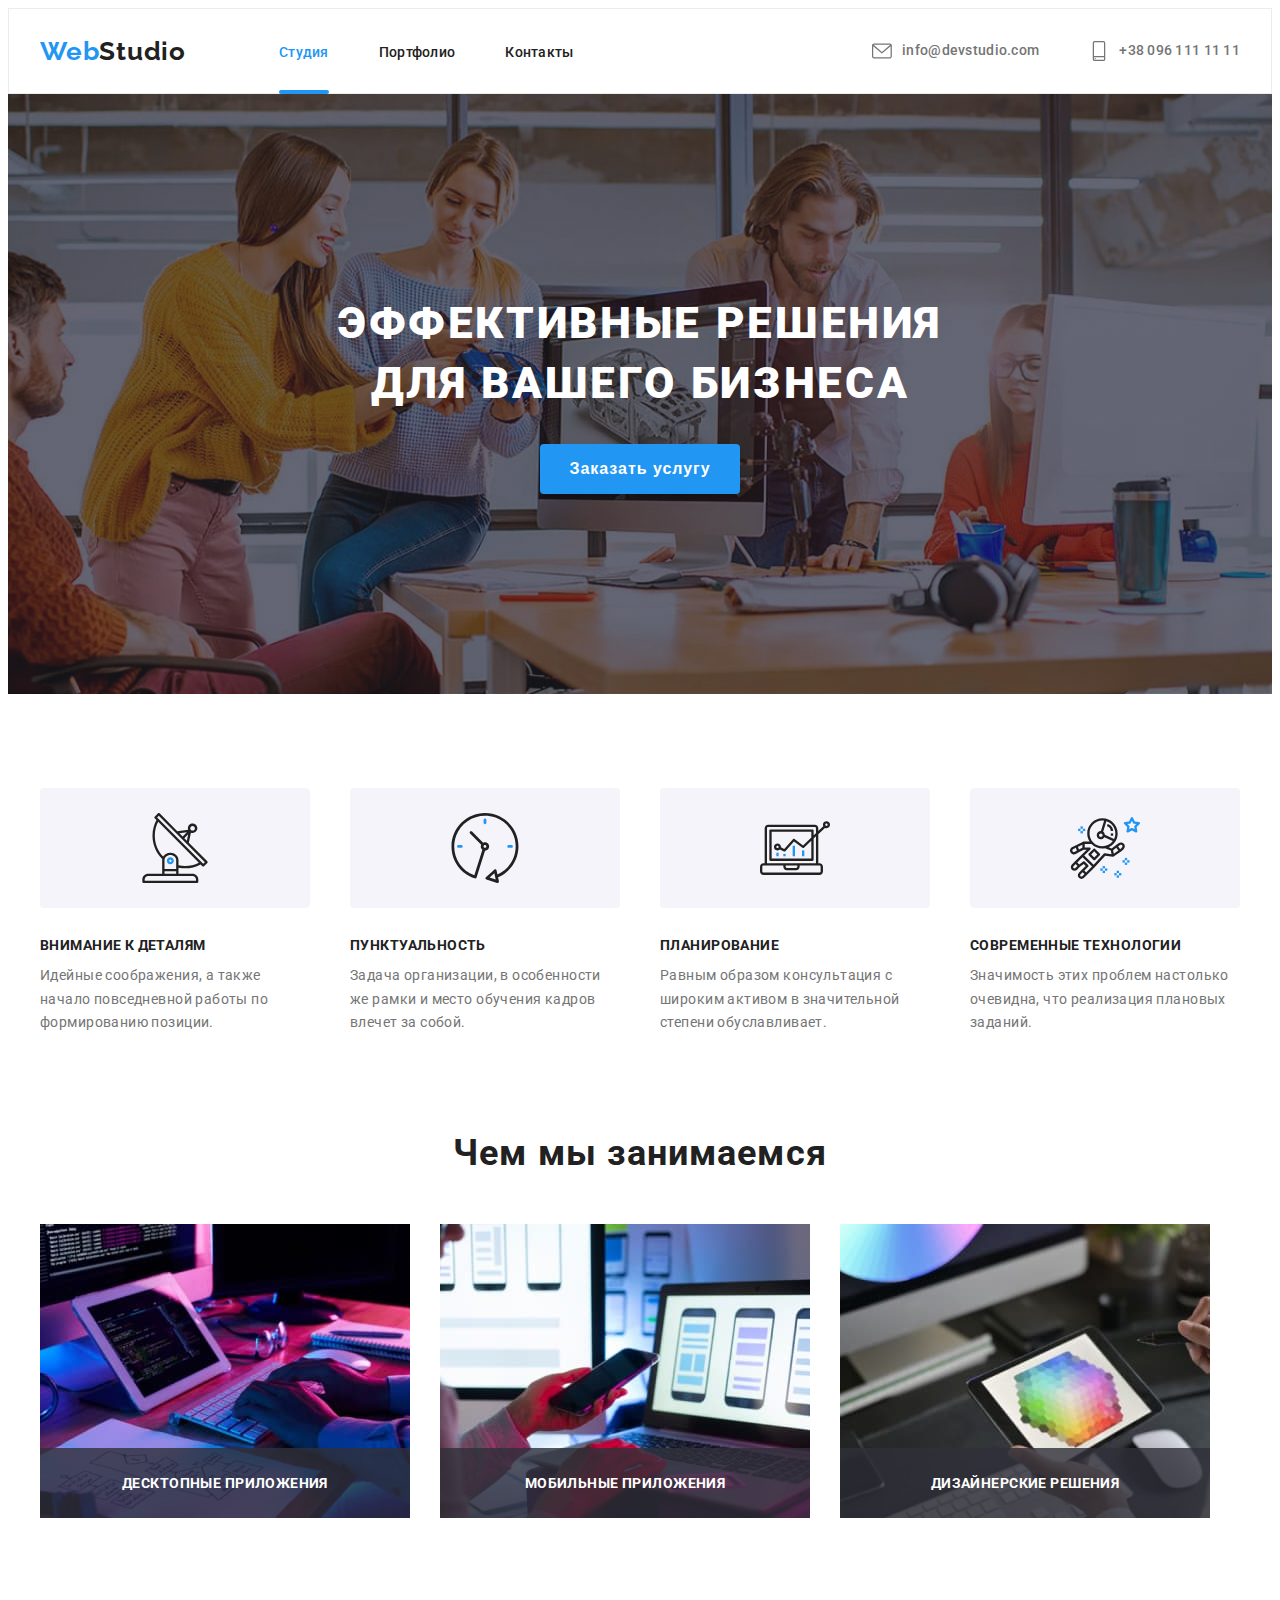
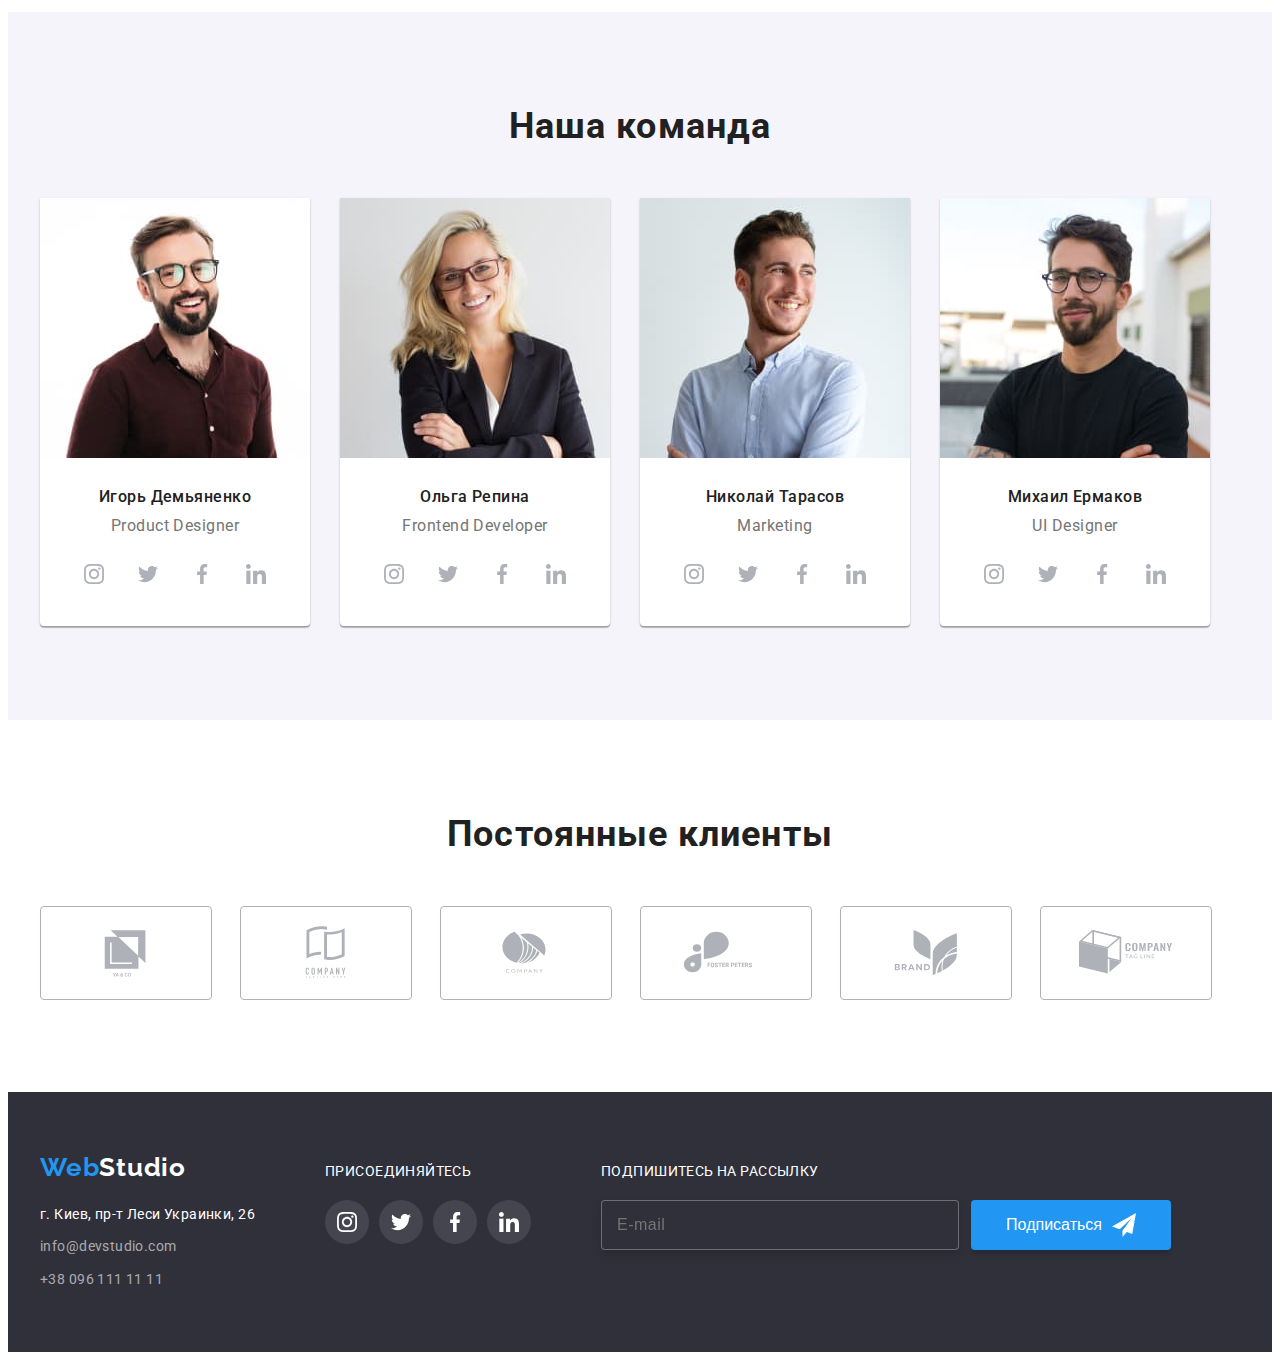
==== commit 84549e1f: "правка ментора" ====
--- a/index.html
+++ b/index.html
@@ -438,7 +438,7 @@
           </address>
         </div>
         <div class="footer-content">
-          <h4 class="footer-text">присоединяйтесь</h4>
+          <p class="footer-text">присоединяйтесь</p>
           <ul class="footer-social-list list">
             <li class="footer-social-item">
               <a href="" class="footer-social-link">
@@ -472,10 +472,17 @@
         </div>
         <form class="footer-content email-input">
           <div class="footer-form">
-            <div class="footer-text">Подпишитесь на рассылку</div>            
-            <input type="email" name="user-mail" class="footer-modal-input" placeholder="E-mail" required>
-          </div>
-          <button type="submit" class="footer-btn">Подписаться
+            <div class="footer-text">Подпишитесь на рассылку</div>
+            <input
+              type="email"
+              name="user-mail"
+              class="footer-modal-input"
+              placeholder="E-mail"
+              required
+            />
+          </div>
+          <button type="submit" class="footer-btn">
+            Подписаться
             <svg class="footer-form-svg" width="24" height="24">
               <use href="./images/icons.svg#icon-send"></use>
             </svg>
@@ -495,7 +502,13 @@
           <div class="form-field">
             <label for="user-name" class="modal-label">Имя</label>
             <div class="modal-input-wrap">
-              <input class="modal-input" type="text" name="user-name" id="user-name" required>
+              <input
+                class="modal-input"
+                type="text"
+                name="user-name"
+                id="user-name"
+                required
+              />
               <svg class="modal-icon" width="18" height="18">
                 <use href="./images/icons.svg#icon-person"></use>
               </svg>
@@ -505,7 +518,13 @@
           <div class="form-field">
             <label for="user-tel" class="modal-label">Телефон</label>
             <div class="modal-input-wrap">
-              <input type="tel" name="user-tel" id="user-tel" class="modal-input"  required>
+              <input
+                type="tel"
+                name="user-tel"
+                id="user-tel"
+                class="modal-input"
+                required
+              />
               <svg class="modal-icon" width="18" height="18">
                 <use href="./images/icons.svg#icon-phone"></use>
               </svg>
@@ -515,27 +534,45 @@
           <div class="form-field">
             <label for="user-mail" class="modal-label">Почта</label>
             <div class="modal-input-wrap">
-              <input type="email" name="user-mail" id="user-mail" class="modal-input"  required>
-                <svg class="modal-icon" width="18" height="18">
-                  <use href="./images/icons.svg#icon-email-black"></use>
-                </svg>
+              <input
+                type="email"
+                name="user-mail"
+                id="user-mail"
+                class="modal-input"
+                required
+              />
+              <svg class="modal-icon" width="18" height="18">
+                <use href="./images/icons.svg#icon-email-black"></use>
+              </svg>
             </div>
           </div>
 
+          <div class="form-field-textarea">
+            <label for="user-text" class="modal-label">Коментарий</label>
+            <textarea
+              name="user-text"
+              id="user-text"
+              class="modal-text"
+              placeholder="Введите текст"
+            ></textarea>
+          </div>
+
           <div class="form-field">
-            <label for="user-text" class="modal-label">Коментарий</label>
-            <textarea name="user-text" id="user-text" class="modal-text" placeholder="Введите текст"></textarea>
-          </div>
-
-          <div class="form-field">
-            <input type="checkbox" class="modal-check visually-hidden" id="modal-check" name="modal-check">
+            <input
+              type="checkbox"
+              class="modal-check visually-hidden"
+              id="modal-check"
+              name="modal-check"
+            />
             <label for="modal-check" class="modal-check-text">
               <span>
                 <svg class="modal-check-icon" width="16" height="15">
                   <use href="./images/icons.svg#icon-check"></use>
                 </svg>
               </span>
-              Соглашаюсь с рассылкой и принимаю Условия договора</label>            
+              Соглашаюсь с рассылкой и принимаю
+              <a href="" class="modal-link">Условия договора</a></label
+            >
           </div>
           <div class="btn-content">
             <button type="submit" class="modal-btn">Отправить</button>
--- a/css/styles.css
+++ b/css/styles.css
@@ -762,11 +762,15 @@
   text-align: center;
   letter-spacing: 0.03em;
   color: #212121;
-  margin-bottom: 30px;
+  margin-bottom: 12px;
 }
 
 .form-field {
   margin-bottom: 10px;
+}
+
+.form-field-textarea {
+  margin-bottom: 20px;
 }
 
 .modal-input {
@@ -775,7 +779,7 @@
   border: 1px solid rgba(33, 33, 33, 0.2);
   box-sizing: border-box;
   border-radius: 4px;
-  padding-left: 30px;
+  padding-left: 35px;
   outline: none;
   transition: border 250ms cubic-bezier(0.4, 0, 0.2, 1);
 }
@@ -854,6 +858,15 @@
   border: none;
 }
 
+.modal-link {
+  font-size: 14px;
+  line-height: 24px;
+  text-decoration: underline;
+  letter-spacing: 0.03em;
+  margin-left: 5px;
+  color: #2196f3;
+}
+
 .modal-btn {
   width: 200px;
   height: 50px;
@@ -865,6 +878,7 @@
   line-height: 1.87;
   letter-spacing: 0.06em;
   color: #ffffff;
+  margin-top: 30px;
   transition: background 250ms cubic-bezier(0.4, 0, 0.2, 1);
 }
 
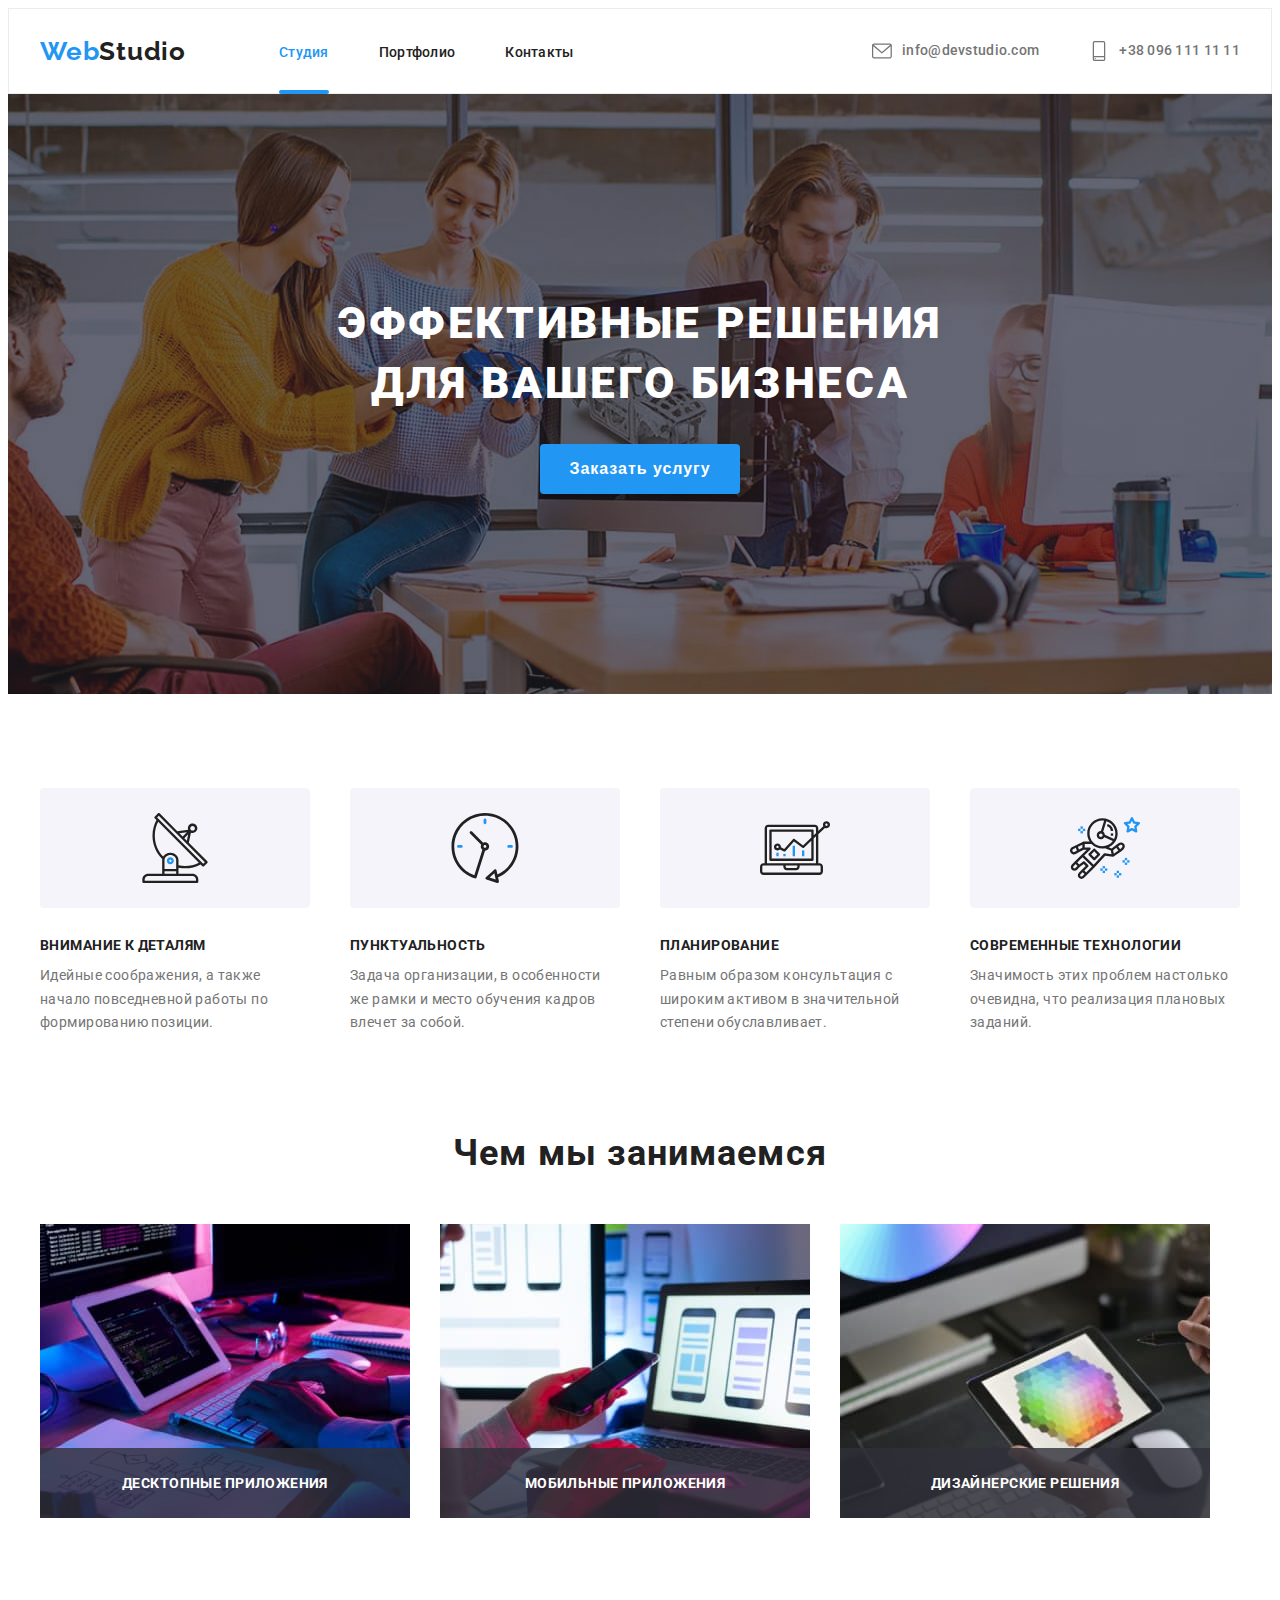
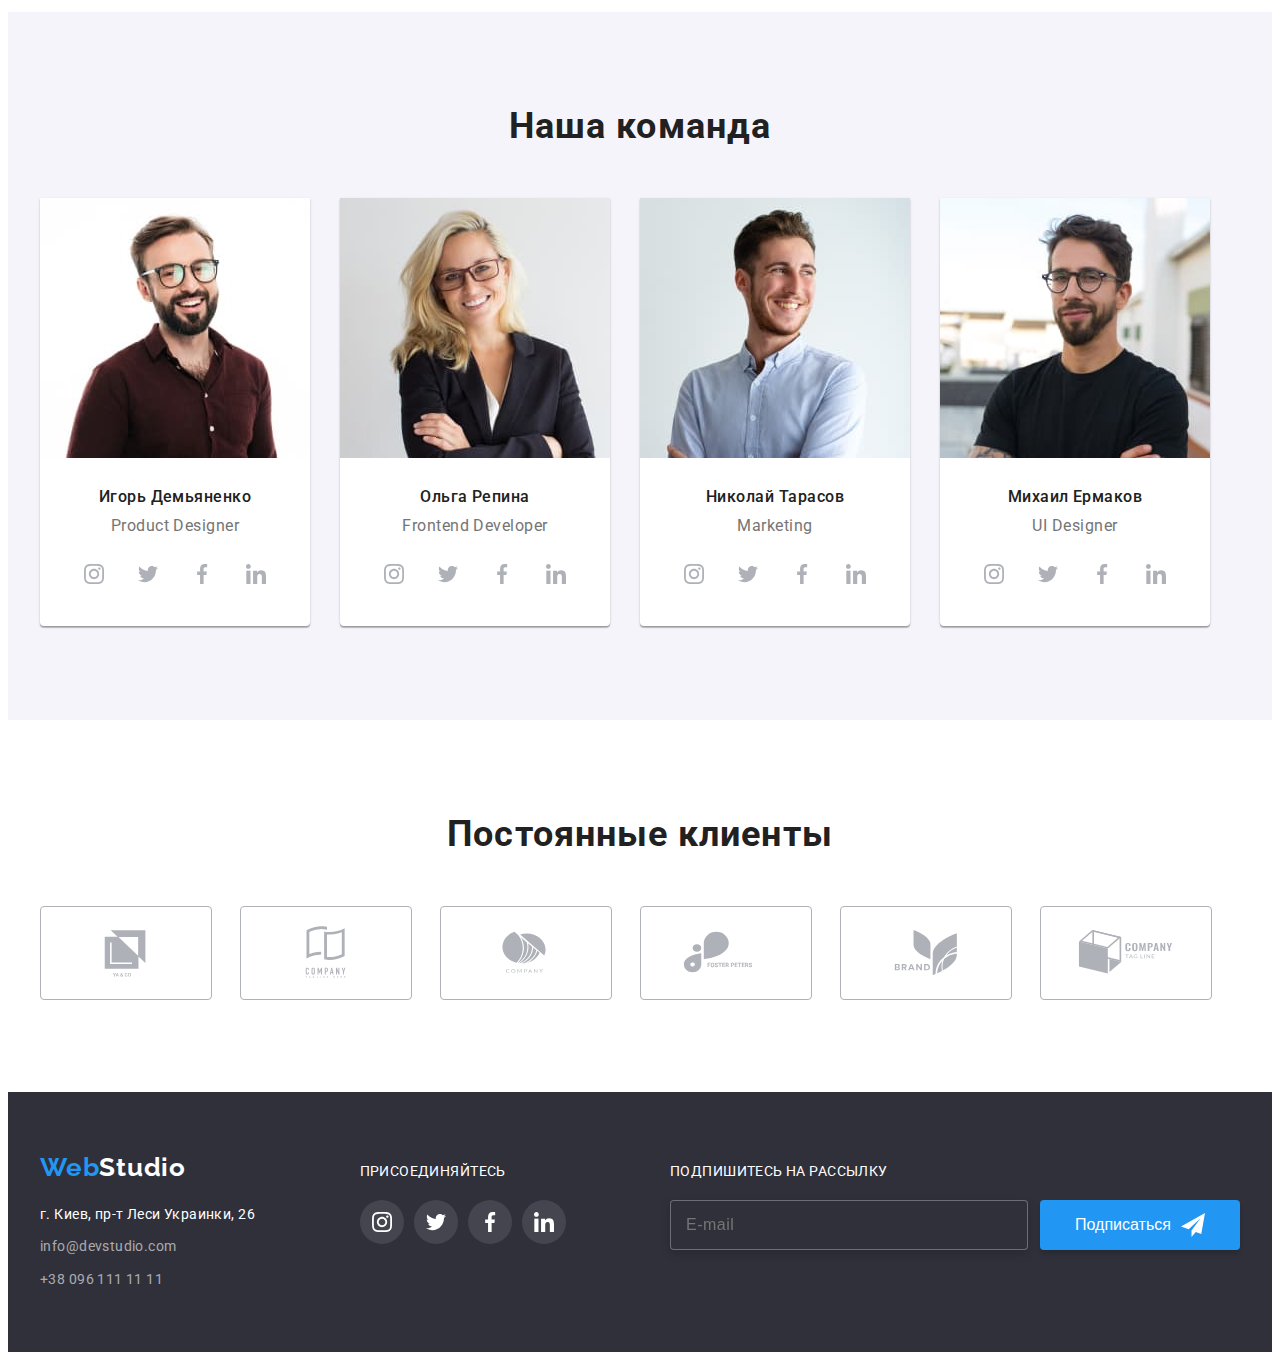
==== commit 7e3d85f2: "правка ментора 2" ====
--- a/index.html
+++ b/index.html
@@ -472,7 +472,7 @@
         </div>
         <form class="footer-content email-input">
           <div class="footer-form">
-            <div class="footer-text">Подпишитесь на рассылку</div>
+            <p class="footer-text">Подпишитесь на рассылку</p>
             <input
               type="email"
               name="user-mail"
@@ -557,7 +557,7 @@
             ></textarea>
           </div>
 
-          <div class="form-field">
+          <div class="form-field-check">
             <input
               type="checkbox"
               class="modal-check visually-hidden"
@@ -574,7 +574,7 @@
               <a href="" class="modal-link">Условия договора</a></label
             >
           </div>
-          <div class="btn-content">
+          <div class="modal-btn-content">
             <button type="submit" class="modal-btn">Отправить</button>
           </div>
         </form>
--- a/css/styles.css
+++ b/css/styles.css
@@ -443,6 +443,7 @@
 .footer-container {
   display: flex;
   align-items: baseline;
+  justify-content: space-between;
 }
 
 .footer-logo-content {
@@ -501,10 +502,6 @@
 .footer-content {
   display: flex;
   flex-direction: column;
-}
-
-.footer-content + .footer-content {
-  margin-left: 70px;
 }
 
 .footer-text {
@@ -867,6 +864,12 @@
   color: #2196f3;
 }
 
+.modal-btn-content {
+  display: flex;
+  justify-content: center;
+  margin-top: 30px;
+}
+
 .modal-btn {
   width: 200px;
   height: 50px;
@@ -878,7 +881,6 @@
   line-height: 1.87;
   letter-spacing: 0.06em;
   color: #ffffff;
-  margin-top: 30px;
   transition: background 250ms cubic-bezier(0.4, 0, 0.2, 1);
 }
 
